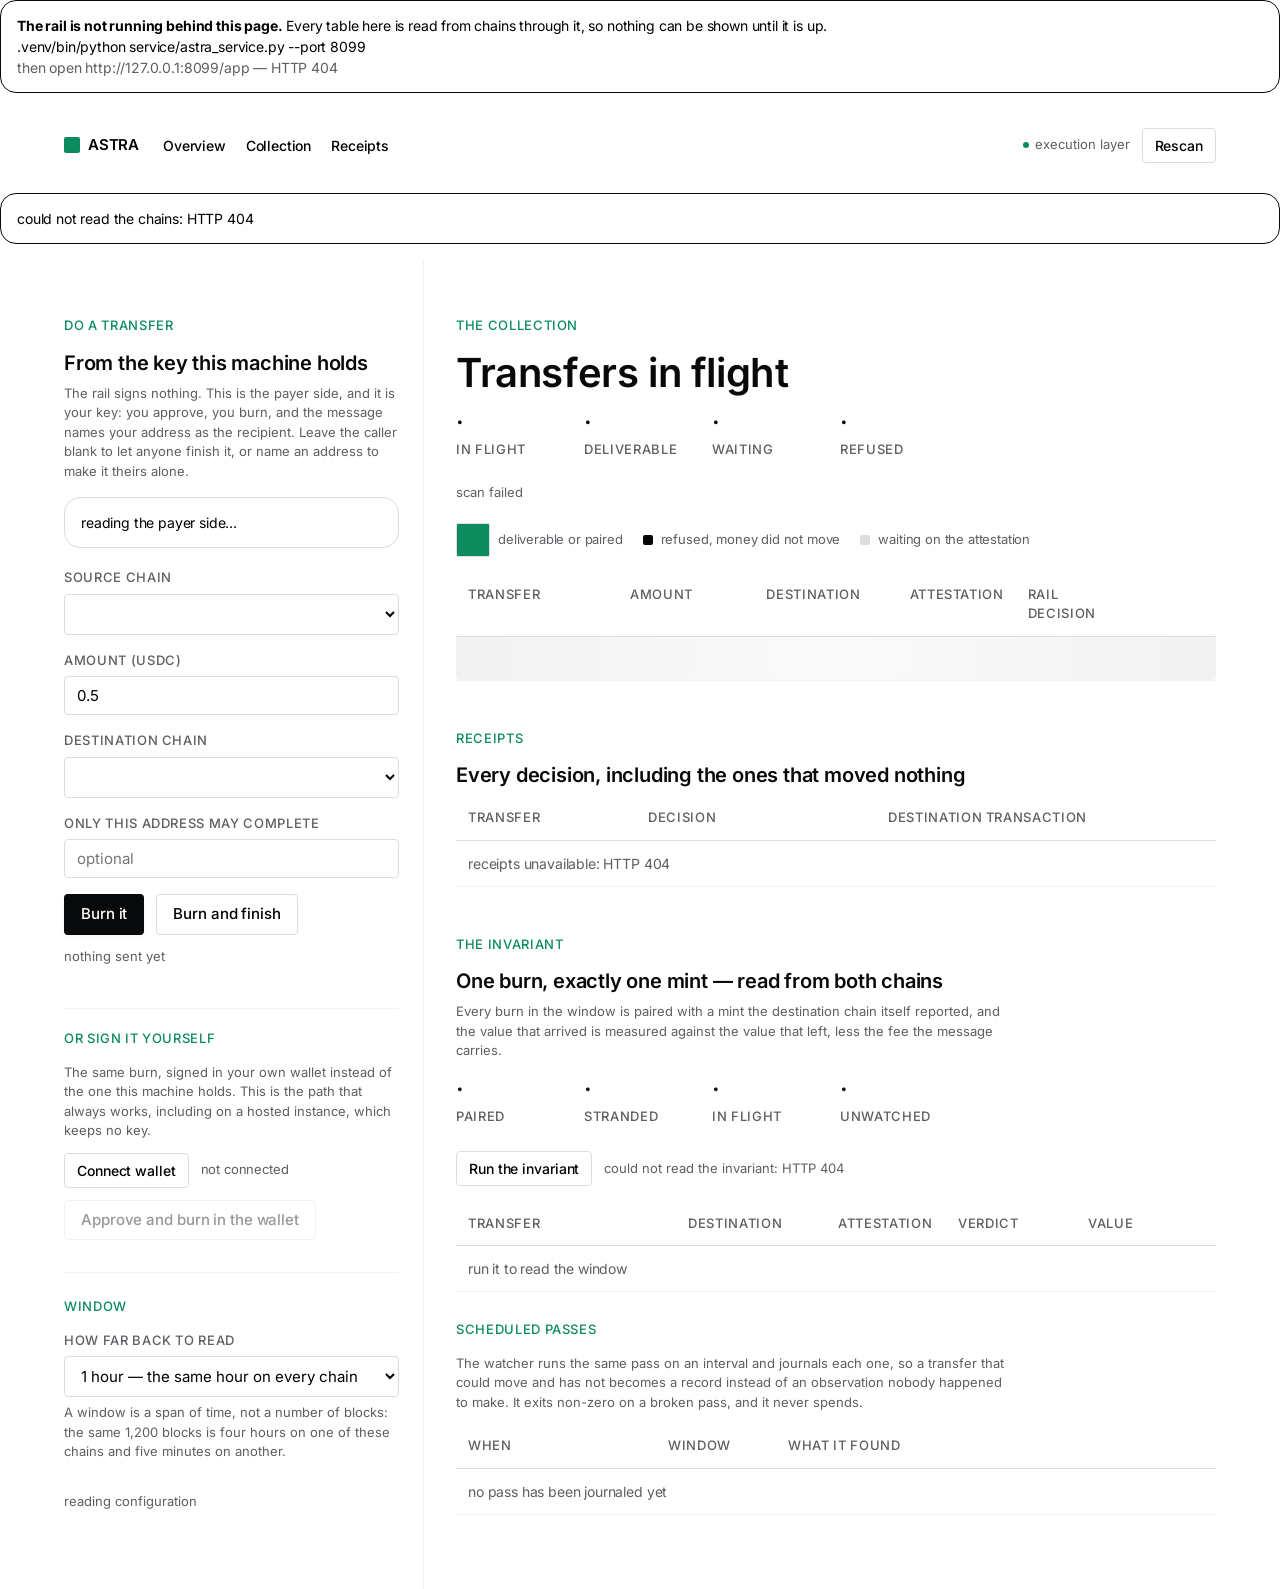
==== service/web/app.html @ c6a76a30 "feat(hosting): read-only instances, writable receipts, and a bound on spending A serverless bundle i" ====
<!DOCTYPE html>
<html lang="en">
<head>
<meta charset="utf-8">
<meta name="viewport" content="width=device-width, initial-scale=1">
<title>ASTRA: control surface</title>
<link rel="stylesheet" href="astra.css">
</head>
<body>

<nav class="nav">
  <div class="wrap nav-in">
    <a class="logo" href="/"><i></i><span>ASTRA</span></a>
    <div class="nav-links">
      <a href="/">Overview</a>
      <a href="#collection">Collection</a>
      <a href="#ledger">Receipts</a>
    </div>
    <span class="spacer"></span>
    <span class="chip"><span class="dot on"></span><span id="chip-mode">execution layer</span></span>
    <button class="btn outline sm" id="btn-refresh">Rescan</button>
  </div>
</nav>

<div class="err hidden" id="err"></div>

<div class="wrap">
<div class="shell">

  <aside class="side">
    <div class="eyebrow">Do a transfer</div>
    <h3>From the key this machine holds</h3>
    <p class="note" style="margin-bottom:16px">
      The rail signs nothing. This is the payer side, and it is your key: you approve, you burn, and
      the message names your address as the recipient. Leave the caller blank to let anyone finish it,
      or name an address to make it theirs alone.
    </p>

    <div class="payer-box" id="payer-box">reading the payer side…</div>

    <div class="field">
      <label for="payer-source">Source chain</label>
      <select id="payer-source"></select>
    </div>
    <div class="field">
      <label for="payer-amount">Amount (USDC)</label>
      <input id="payer-amount" value="0.5" inputmode="decimal">
    </div>
    <div class="field">
      <label for="payer-destination">Destination chain</label>
      <select id="payer-destination"></select>
    </div>
    <div class="field">
      <label for="payer-caller">Only this address may complete</label>
      <input id="payer-caller" placeholder="optional">
    </div>

    <div class="row">
      <button class="btn primary" id="btn-open">Burn it</button>
      <button class="btn outline" id="btn-open-finish">Burn and finish</button>
    </div>
    <p class="note" id="open-state" style="margin-top:12px">nothing sent yet</p>
    <ol class="steps hidden" id="open-steps"></ol>
    <div class="row" style="margin-top:8px">
      <a class="btn outline sm hidden" id="open-link" target="_blank" rel="noreferrer">The burn</a>
      <a class="btn outline sm hidden" id="mint-link" target="_blank" rel="noreferrer">The mint</a>
      <a class="btn outline sm hidden" id="faucet" target="_blank" rel="noreferrer">Testnet faucet</a>
    </div>

    <div style="margin-top:28px;padding-top:20px;border-top:1px solid var(--mist)">
      <div class="eyebrow">Or sign it yourself</div>
      <p class="note" style="margin-bottom:12px">
        The same burn, signed in your own wallet instead of the one this machine holds. This is
        the path that always works, including on a hosted instance, which keeps no key.
      </p>
      <div class="row" style="margin-bottom:12px">
        <button class="btn outline sm" id="btn-connect">Connect wallet</button>
        <span class="dim" id="wallet-state" style="font-size:13px">not connected</span>
      </div>
      <button class="btn outline" id="btn-wallet-open" disabled>Approve and burn in the wallet</button>
    </div>

    <div style="margin-top:32px;padding-top:24px;border-top:1px solid var(--mist)">
      <div class="eyebrow">Window</div>
      <div class="field">
        <label for="filter-blocks">How far back to read</label>
        <select id="filter-blocks">
          <option value="3600" selected>1 hour — the same hour on every chain</option>
          <option value="18000">5 hours</option>
          <option value="86400">1 day</option>
        </select>
        <p class="note">A window is a span of time, not a number of blocks: the same
        1,200 blocks is four hours on one of these chains and five minutes on another.</p>
      </div>
      <p class="note" id="cfg-line">reading configuration</p>
    </div>
  </aside>

  <main class="main" id="collection">
    <div class="eyebrow">The collection</div>
    <h2>Transfers in flight</h2>
    <div class="counters">
      <div><div class="v" id="c-inflight">&middot;</div><div class="k">in flight</div></div>
      <div><div class="v" id="c-ready">&middot;</div><div class="k">deliverable</div></div>
      <div><div class="v" id="c-waiting">&middot;</div><div class="k">waiting</div></div>
      <div><div class="v" id="c-refused">&middot;</div><div class="k">refused</div></div>
    </div>
    <p class="note" id="last-scan" style="margin-bottom:20px">not scanned yet</p>

    <div class="states" style="margin-bottom:16px">
      <span><i class="ok"></i>deliverable or paired</span>
      <span><i class="no"></i>refused, money did not move</span>
      <span><i class="wait"></i>waiting on the attestation</span>
    </div>

    <table>
      <thead>
        <tr>
          <th style="width:180px">Transfer</th>
          <th style="width:150px">Amount</th>
          <th style="width:150px">Destination</th>
          <th style="width:110px">Attestation</th>
          <th>Rail decision</th>
          <th style="width:130px">&nbsp;</th>
        </tr>
      </thead>
      <tbody id="rows"><tr><td colspan="6" class="skel"></td></tr></tbody>
    </table>

    <div id="receipt" class="hidden" style="margin-top:24px"></div>

    <div style="margin-top:48px" id="ledger">
      <div class="eyebrow">Receipts</div>
      <h3>Every decision, including the ones that moved nothing</h3>
      <table>
        <thead><tr><th style="width:180px">Transfer</th><th style="width:240px">Decision</th><th>Destination transaction</th></tr></thead>
        <tbody id="ledger-rows"><tr><td colspan="3" class="skel"></td></tr></tbody>
      </table>
    </div>
    <div style="margin-top:48px" id="invariant">
      <div class="eyebrow">The invariant</div>
      <h3>One burn, exactly one mint &mdash; read from both chains</h3>
      <p class="note" style="margin-bottom:16px">
        Every burn in the window is paired with a mint the destination chain itself reported, and the
        value that arrived is measured against the value that left, less the fee the message carries.
      </p>
      <div class="counters" id="inv-counters">
        <div><div class="v" id="i-paired">&middot;</div><div class="k">paired</div></div>
        <div><div class="v" id="i-stranded">&middot;</div><div class="k">stranded</div></div>
        <div><div class="v" id="i-inflight">&middot;</div><div class="k">in flight</div></div>
        <div><div class="v" id="i-unwatched">&middot;</div><div class="k">unwatched</div></div>
      </div>
      <div class="row" style="margin-bottom:16px">
        <button class="btn outline sm" id="btn-invariant">Run the invariant</button>
        <span class="note" id="inv-summary">not run yet</span>
      </div>
      <div id="inv-broken"></div>
      <table>
        <thead><tr><th style="width:220px">Transfer</th><th style="width:150px">Destination</th>
          <th style="width:120px">Attestation</th><th style="width:130px">Verdict</th><th>Value</th></tr></thead>
        <tbody id="inv-rows"><tr><td colspan="5" class="dim">run it to read the window</td></tr></tbody>
      </table>
      <div style="margin-top:28px">
        <div class="eyebrow">Scheduled passes</div>
        <p class="note" style="margin-bottom:12px">
          The watcher runs the same pass on an interval and journals each one, so a transfer that could
          move and has not becomes a record instead of an observation nobody happened to make. It exits
          non-zero on a broken pass, and it never spends.
        </p>
        <table>
          <thead><tr><th style="width:200px">When</th><th style="width:120px">Window</th>
            <th>What it found</th></tr></thead>
          <tbody id="inv-passes"><tr><td colspan="3" class="dim">no pass has been journaled yet</td></tr></tbody>
        </table>
      </div>
    </div>
  </main>

</div>
</div>

<script src="app.js"></script>
<script>Astra.app();</script>
</body>
</html>
---- service/web/astra.css ----
/* =====================================================================
   ASTRA — front end
   One accent, one neutral pair, one typeface. The canvas is white
   everywhere except the hero, which is the only place colour and
   illustration are allowed to collide. Colour is functional punctuation:
   Mint Green means a transfer is switched on (deliverable, paired,
   active); ink means the money did not move; everything else is neutral.
   ===================================================================== */

@font-face{
  font-family:Inter;
  src:url(fonts/Inter-Variable.woff2)format("woff2");
  font-weight:100 900;font-style:normal;font-display:swap;
}

:root{
  /* colour */
  --mint:#0c8c5e;
  --ink:#08090a;
  --black:#000000;
  --paper:#ffffff;
  --mist:#f2f2f2;
  --cloud:#dddddd;
  --mint-wash:rgba(12,140,94,.06);
  --mint-tint:rgba(12,140,94,.12);
  --dim:#5c5f63;

  /* type */
  --font:Inter,ui-sans-serif,system-ui,-apple-system,"Segoe UI",Roboto,sans-serif;
  --caption:13px; --caption-ls:.65px;
  --body:16px;    --body-ls:-.16px;
  --sub:20px;     --sub-ls:-.2px;
  --h-sm:24px;    --h-sm-ls:-.24px;
  --h:40px;       --h-ls:-.4px;
  --display:57px; --display-ls:-1.14px;

  /* space + shape */
  --max:1200px;
  --section:80px;
  --card-pad:24px;
  --gap:12px;
  --r-tag:4px; --r-input:4px; --r-btn:4px; --r-card:16px; --r-lg:24px;

  /* elevation, whispered */
  --shadow-btn:0 2px 4px rgba(8,9,10,.03);
  --shadow-card:0 2px 4px rgba(0,0,0,.05);
}

*,*::before,*::after{box-sizing:border-box}
html{-webkit-text-size-adjust:100%}
body{
  margin:0;background:var(--paper);color:var(--black);
  font-family:var(--font);font-size:var(--body);line-height:1.5;letter-spacing:var(--body-ls);
  font-feature-settings:"ss01" on,"cv11" on;
  -webkit-font-smoothing:antialiased;
}
a{color:inherit;text-decoration:none}
button{font:inherit;color:inherit;background:none;border:0;padding:0;cursor:pointer}
:focus-visible{outline:2px solid var(--mint);outline-offset:2px}
::selection{background:var(--mint-tint)}
hr{border:0;border-top:1px solid var(--mist);margin:0}

.wrap{width:100%;max-width:var(--max);margin-inline:auto;padding-inline:24px}
.dim{color:var(--dim)}
.hidden{display:none!important}

/* --- top navigation --------------------------------------------------- */
.nav{position:sticky;top:0;z-index:30;background:var(--paper)}
.nav.on-hero{position:absolute;inset-inline:0;top:0;background:transparent}
.nav-in{display:flex;align-items:center;gap:var(--gap);height:64px}
.logo{display:flex;align-items:center;gap:8px;font-weight:600;font-size:15px;letter-spacing:-.2px}
.logo i{width:16px;height:16px;background:var(--mint);display:block;border-radius:2px}
.logo i.off{background:var(--ink)}
.nav-links{display:flex;gap:20px;margin-left:12px}
.nav-links a{font-size:14px;font-weight:500}
.nav-links a:hover{color:var(--mint)}
@media(max-width:760px){.nav-links{display:none}}
.spacer{flex:1}
.chip{display:inline-flex;align-items:center;gap:6px;font-size:13px;color:var(--dim);letter-spacing:0}
.chip b{font-weight:500;color:var(--ink)}
.nav.on-hero .chip,.nav.on-hero .logo span,.nav.on-hero .nav-links a{color:var(--paper)}
.nav.on-hero .chip b{color:var(--paper)}
.nav.on-hero .logo i{background:var(--paper)}
.nav.on-hero .btn.outline{border-color:rgba(255,255,255,.4);color:var(--paper)}
.nav.on-hero .btn.outline:hover{border-color:var(--paper);background:transparent}
.dot{width:6px;height:6px;border-radius:50%;background:var(--cloud);display:inline-block}
.dot.on{background:var(--mint)}
.dot.off{background:var(--ink)}

/* --- buttons ---------------------------------------------------------- */
.btn{
  display:inline-flex;align-items:center;gap:8px;border-radius:var(--r-btn);
  padding:8px 16px;font-size:15px;font-weight:500;letter-spacing:-.1px;
  border:1px solid transparent;background:transparent;color:var(--black);
  transition:background .12s ease,border-color .12s ease;
}
.btn:hover{background:var(--mist)}
.btn.primary{background:var(--ink);color:var(--paper);box-shadow:var(--shadow-btn)}
.btn.primary:hover{background:#1b1d20}
.btn.outline{border-color:var(--cloud)}
.btn.outline:hover{border-color:var(--ink);background:transparent}
.btn[disabled]{opacity:.4;cursor:not-allowed}
.btn.sm{padding:6px 12px;font-size:14px}

/* --- hero ------------------------------------------------------------- */
.hero{
  position:relative;overflow:hidden;color:var(--paper);
  background:linear-gradient(178deg,#0a7a53 0%,#0c8c5e 44%,#12a06d 100%);
  padding-block:132px 0;
}
.hero .wrap{position:relative;z-index:2}
.hero-sky{position:absolute;inset:0;z-index:1;pointer-events:none}
.hero-eyebrow{
  font-size:var(--caption);font-weight:500;letter-spacing:var(--caption-ls);
  text-transform:uppercase;color:rgba(255,255,255,.72);margin-bottom:20px;text-align:center;
}
.hero h1{
  margin:0 auto 20px;max-width:900px;text-align:center;
  font-size:var(--display);line-height:1.1;letter-spacing:var(--display-ls);
  font-weight:600;color:var(--paper);
}
.hero p.lede{
  margin:0 auto;max-width:620px;text-align:center;
  font-size:18px;line-height:1.71;color:rgba(255,255,255,.8);
}
@media(max-width:760px){
  .hero{padding-block:104px 0}
  .hero h1{font-size:34px;letter-spacing:-.6px}
}
.hero-form{
  display:flex;align-items:center;gap:8px;margin:32px auto 0;max-width:520px;
  background:var(--paper);border:1px solid var(--cloud);border-radius:var(--r-btn);
  padding:4px 4px 4px 16px;box-shadow:var(--shadow-card);
}
.hero-form input{
  flex:1;border:0;outline:none;background:transparent;color:var(--black);
  font-family:var(--font);font-size:15px;padding:10px 0;min-width:0;
}
.hero-form input::placeholder{color:#9a9ea3}
.hero-form button{
  width:34px;height:34px;border-radius:50%;background:var(--ink);color:var(--paper);
  display:inline-flex;align-items:center;justify-content:center;flex:0 0 auto;
}
.hero-form button:hover{background:#1b1d20}
.hero-note{
  margin:12px auto 0;max-width:520px;text-align:center;font-size:13px;
  color:rgba(255,255,255,.72);letter-spacing:0;
}
.hero-out{
  margin:20px auto 0;max-width:660px;border-radius:var(--r-card);
  background:var(--paper);color:var(--black);padding:20px 22px;
  box-shadow:var(--shadow-card);text-align:left;
}
.hero-stage{position:relative;z-index:3;margin-top:-96px}
@media(max-width:900px){.hero-stage{margin-top:-56px}}

/* the product, floating, bridging hero and page */
.product{
  background:var(--paper);border-radius:var(--r-card);box-shadow:var(--shadow-card);
  border:1px solid var(--mist);overflow:hidden;
}
.product-bar{
  display:flex;align-items:center;gap:8px;padding:12px 16px;border-bottom:1px solid var(--mist);
  font-size:13px;color:var(--dim);
}
.product-bar .dot{background:var(--mint)}
.product-bar .title{color:var(--ink);font-weight:500}
.product-body{display:grid;grid-template-columns:216px minmax(0,1fr);min-height:264px}
@media(max-width:760px){.product-body{grid-template-columns:1fr}}
.product-side{border-right:1px solid var(--mist);padding:14px 10px}
@media(max-width:760px){.product-side{border-right:0;border-bottom:1px solid var(--mist)}}
.side-item{
  display:flex;align-items:center;gap:8px;padding:6px 8px;border-radius:var(--r-tag);
  font-size:16px;
}
.side-item.active{background:var(--mint-wash);color:var(--mint);font-weight:500}
.side-item i{width:16px;height:16px;display:block;border:1.5px solid var(--ink);border-radius:2px}
.side-item.active i{border-color:var(--mint)}
.product-main{padding:16px 18px;min-width:0}

/* --- sections --------------------------------------------------------- */
section{padding-block:var(--section)}
section.tight{padding-block:56px}
.section-head{max-width:760px;margin-bottom:36px}
.eyebrow{
  font-size:var(--caption);font-weight:500;letter-spacing:var(--caption-ls);
  text-transform:uppercase;color:var(--mint);margin-bottom:14px;
}
h2{margin:0 0 14px;font-size:var(--h);line-height:1.15;letter-spacing:var(--h-ls);font-weight:600;color:var(--ink)}
h3{margin:0 0 8px;font-size:var(--sub);line-height:1.3;letter-spacing:var(--sub-ls);font-weight:600;color:var(--ink)}
h4{margin:0 0 6px;font-size:var(--h-sm);line-height:1.33;letter-spacing:var(--h-sm-ls);font-weight:600}
p{margin:0 0 14px;max-width:74ch}
p.lede{font-size:18px;line-height:1.71;color:var(--dim);max-width:70ch}

/* --- cards ------------------------------------------------------------ */
.cards{display:grid;gap:var(--gap)}
.cards.two{grid-template-columns:repeat(2,1fr)}
.cards.three{grid-template-columns:repeat(3,1fr)}
@media(max-width:860px){.cards.two,.cards.three{grid-template-columns:1fr}}
.card{
  background:var(--paper);border:1px solid var(--mist);border-radius:var(--r-card);
  padding:var(--card-pad);
}
.card.wash{background:var(--mint-wash);border-color:transparent}
.card.ink{background:var(--ink);border-color:transparent}
.card.ink h3,.card.ink p,.card.ink .kv dd{color:var(--paper)}
.card.ink .eyebrow,.card.ink .note{color:rgba(255,255,255,.72)}
.card.ink .kv dt{color:rgba(255,255,255,.6)}

/* --- tables ----------------------------------------------------------- */
table{width:100%;border-collapse:collapse;font-size:14px}
th,td{text-align:left;padding:12px;border-bottom:1px solid var(--mist);vertical-align:top}
th{
  font-size:var(--caption);font-weight:500;letter-spacing:var(--caption-ls);
  text-transform:uppercase;color:var(--dim);border-bottom:1px solid var(--cloud);
}
tbody tr:hover{background:var(--mist)}
td .mono{font-size:13px;letter-spacing:0}
.tag{
  display:inline-flex;align-items:center;gap:6px;border-radius:var(--r-tag);
  padding:3px 8px;font-size:13px;font-weight:500;letter-spacing:.2px;
  background:var(--mist);color:var(--ink);border:1px solid transparent;
}
.tag.ok{background:var(--mint-wash);color:var(--mint)}
.tag.wait{background:var(--paper);color:var(--dim);border-color:var(--cloud)}
.tag.no{background:var(--ink);color:var(--paper)}
.why{color:var(--dim);font-size:13px;margin-top:4px;max-width:60ch;letter-spacing:0}
.reason{font-size:13px;font-weight:500;letter-spacing:0}

/* --- forms ------------------------------------------------------------ */
.field{display:flex;flex-direction:column;gap:6px;margin-bottom:16px}
.field label{
  font-size:var(--caption);font-weight:500;letter-spacing:var(--caption-ls);
  text-transform:uppercase;color:var(--dim);
}
input,select{
  font-family:var(--font);font-size:15px;color:var(--black);background:var(--paper);
  border:1px solid var(--cloud);border-radius:var(--r-input);padding:9px 12px;width:100%;
}
input:focus,select:focus{border-color:var(--mint);outline:none}
.row{display:flex;gap:var(--gap);flex-wrap:wrap;align-items:center}
.note{font-size:13px;color:var(--dim);max-width:70ch;letter-spacing:0}
.err{border:1px solid var(--ink);border-radius:var(--r-card);padding:14px 16px;font-size:14px;margin-block:16px;background:var(--paper)}
.ok{border:1px solid var(--cloud);border-radius:var(--r-card);padding:16px;background:var(--paper)}
.kv{display:grid;grid-template-columns:auto 1fr;gap:8px 18px;margin:0;font-size:13px}
.kv dt{
  font-size:var(--caption);font-weight:500;letter-spacing:var(--caption-ls);
  text-transform:uppercase;color:var(--dim);padding-top:2px;
}
.kv dd{margin:0;word-break:break-all}
.code{
  background:var(--mist);border:1px solid var(--cloud);border-radius:var(--r-tag);
  padding:14px 16px;font-family:ui-monospace,SFMono-Regular,Menlo,monospace;
  font-size:13px;overflow-x:auto;white-space:pre;color:var(--ink);
}
.states{display:flex;gap:20px;flex-wrap:wrap;font-size:13px;color:var(--dim);align-items:center}
.states span{display:inline-flex;align-items:center;gap:8px}
.states i{width:10px;height:10px;border-radius:2px;display:block}
.states i.ok{background:var(--mint)}
.states i.no{background:var(--ink)}
.states i.wait{background:var(--cloud)}

/* --- watched-chain band ---------------------------------------------- */
.band{display:grid;grid-template-columns:repeat(4,1fr);gap:24px;align-items:start}
@media(max-width:760px){.band{grid-template-columns:repeat(2,1fr)}}
.band div{display:flex;flex-direction:column;gap:4px;font-size:14px;color:var(--dim)}
.band b{font-weight:500;color:var(--ink);font-size:15px}

/* --- footer ----------------------------------------------------------- */
footer{padding-block:48px;border-top:1px solid var(--mist);color:var(--dim);font-size:14px}
footer a:hover{color:var(--mint)}
footer .row{gap:20px}

/* --- control surface -------------------------------------------------- */
.shell{display:grid;grid-template-columns:360px minmax(0,1fr);align-items:start}
@media(max-width:1000px){.shell{grid-template-columns:1fr}}
.shell > .side{padding:56px 24px 64px 0;border-right:1px solid var(--mist)}
.shell > .main{padding:56px 0 64px 32px;min-width:0}
@media(max-width:1000px){
  .shell > .side{padding:48px 0 24px;border-right:0;border-bottom:1px solid var(--mist)}
  .shell > .main{padding:32px 0 64px}
}
.counters{display:flex;gap:32px;flex-wrap:wrap;margin:0 0 24px}
.counters div{min-width:96px}
.counters .v{font-size:var(--h-sm);line-height:1.1;font-weight:600;letter-spacing:var(--h-sm-ls);color:var(--ink)}
.counters .k{
  font-size:var(--caption);font-weight:500;letter-spacing:var(--caption-ls);
  text-transform:uppercase;color:var(--dim);margin-top:4px;
}
.skel{height:44px;background:linear-gradient(90deg,var(--mist),#fafafa,var(--mist));border-radius:var(--r-tag);animation:pulse 1.4s infinite}
@keyframes pulse{0%{opacity:.6}50%{opacity:1}100%{opacity:.6}}
.stack{display:flex;flex-direction:column;gap:var(--gap)}
.receipt-card{border:1px solid var(--mist);border-radius:var(--r-card);padding:18px 20px;background:var(--paper)}
.receipt-card.head{border-color:var(--cloud)}


/* --- the payer panel: what the key on this machine can actually pay with --- */
.payer-box{
  border:1px solid var(--cloud);border-radius:var(--r-card);padding:14px 16px;
  margin-bottom:20px;background:var(--paper);font-size:14px;
}
.payer-box .brief{margin-bottom:10px}
.payer-box .mono{font-size:15px}
table.mini{width:100%;border-collapse:collapse;font-size:13px}
table.mini th{
  text-align:left;font-weight:500;color:var(--dim);border-bottom:1px solid var(--mist);
  padding:4px 6px 6px 0;
}
table.mini td{padding:5px 6px 5px 0;border-bottom:1px solid var(--mist)}
table.mini tr:last-child td{border-bottom:0}

/* --- the step log: what is happening, in the order it happened ------------ */
ol.steps{
  list-style:none;margin:14px 0 0;padding:12px 14px;border:1px solid var(--cloud);
  border-radius:var(--r-card);font-size:13px;line-height:1.7;max-height:220px;overflow:auto;
}
ol.steps li{margin:0;padding:2px 0;border-bottom:1px solid var(--mist)}
ol.steps li:last-child{border-bottom:0}
ol.steps .dim{font-variant-numeric:tabular-nums}
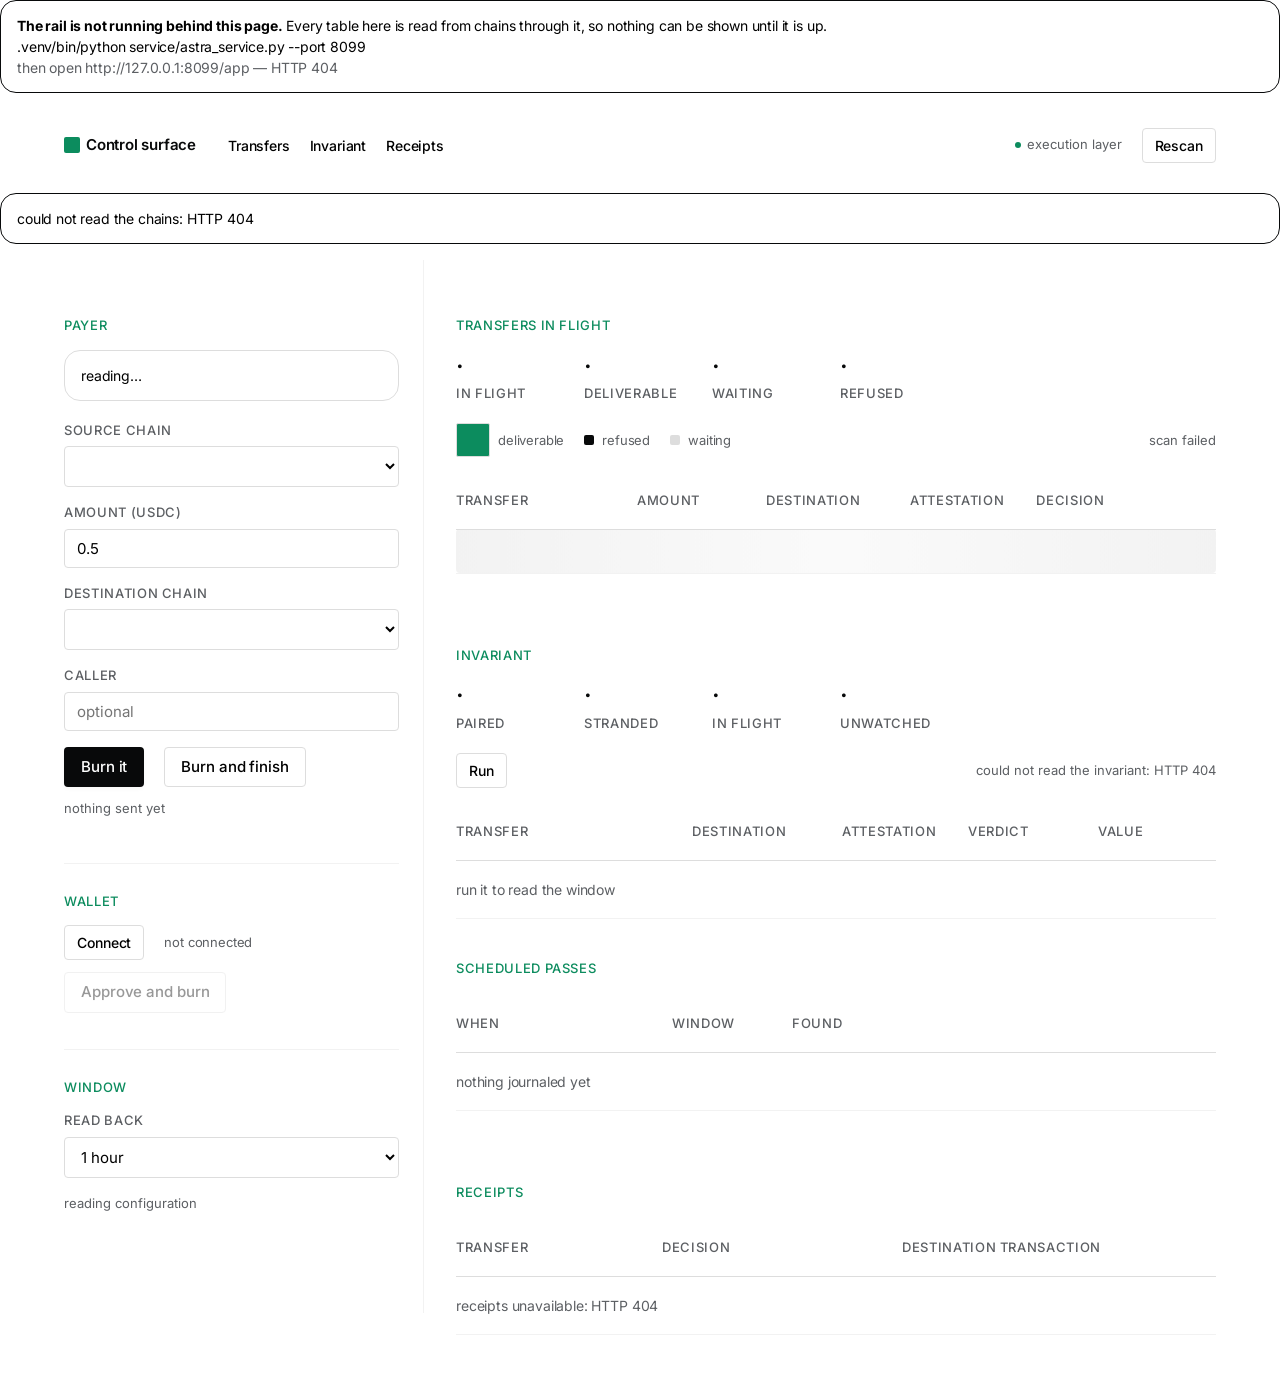
==== commit 36af9e3d: "style(dashboard): the control surface is a tool, not a document The sidebar stays - that is how a ra" ====
--- a/service/web/app.html
+++ b/service/web/app.html
@@ -10,10 +10,10 @@
 
 <nav class="nav">
   <div class="wrap nav-in">
-    <a class="logo" href="/"><i></i><span>ASTRA</span></a>
+    <span class="crumb">Control surface</span>
     <div class="nav-links">
-      <a href="/">Overview</a>
-      <a href="#collection">Collection</a>
+      <a href="#collection">Transfers</a>
+      <a href="#invariant">Invariant</a>
       <a href="#ledger">Receipts</a>
     </div>
     <span class="spacer"></span>
@@ -28,130 +28,111 @@
 <div class="shell">
 
   <aside class="side">
-    <div class="eyebrow">Do a transfer</div>
-    <h3>From the key this machine holds</h3>
-    <p class="note" style="margin-bottom:16px">
-      The rail signs nothing. This is the payer side, and it is your key: you approve, you burn, and
-      the message names your address as the recipient. Leave the caller blank to let anyone finish it,
-      or name an address to make it theirs alone.
-    </p>
 
-    <div class="payer-box" id="payer-box">reading the payer side…</div>
+    <div class="side-block">
+      <div class="eyebrow">Payer</div>
+      <div class="payer-box" id="payer-box">reading&hellip;</div>
 
-    <div class="field">
-      <label for="payer-source">Source chain</label>
-      <select id="payer-source"></select>
-    </div>
-    <div class="field">
-      <label for="payer-amount">Amount (USDC)</label>
-      <input id="payer-amount" value="0.5" inputmode="decimal">
-    </div>
-    <div class="field">
-      <label for="payer-destination">Destination chain</label>
-      <select id="payer-destination"></select>
-    </div>
-    <div class="field">
-      <label for="payer-caller">Only this address may complete</label>
-      <input id="payer-caller" placeholder="optional">
+      <div class="field">
+        <label for="payer-source">Source chain</label>
+        <select id="payer-source"></select>
+      </div>
+      <div class="field">
+        <label for="payer-amount">Amount (USDC)</label>
+        <input id="payer-amount" value="0.5" inputmode="decimal">
+      </div>
+      <div class="field">
+        <label for="payer-destination">Destination chain</label>
+        <select id="payer-destination"></select>
+      </div>
+      <div class="field">
+        <label for="payer-caller">Caller</label>
+        <input id="payer-caller" placeholder="optional">
+      </div>
+
+      <div class="row">
+        <button class="btn primary" id="btn-open">Burn it</button>
+        <button class="btn outline" id="btn-open-finish">Burn and finish</button>
+      </div>
+      <p class="note" id="open-state" style="margin-top:12px">nothing sent yet</p>
+      <ol class="steps hidden" id="open-steps"></ol>
+      <div class="row" style="margin-top:8px">
+        <a class="btn outline sm hidden" id="open-link" target="_blank" rel="noreferrer">Burn</a>
+        <a class="btn outline sm hidden" id="mint-link" target="_blank" rel="noreferrer">Mint</a>
+        <a class="btn outline sm hidden" id="faucet" target="_blank" rel="noreferrer">Faucet</a>
+      </div>
     </div>
 
-    <div class="row">
-      <button class="btn primary" id="btn-open">Burn it</button>
-      <button class="btn outline" id="btn-open-finish">Burn and finish</button>
-    </div>
-    <p class="note" id="open-state" style="margin-top:12px">nothing sent yet</p>
-    <ol class="steps hidden" id="open-steps"></ol>
-    <div class="row" style="margin-top:8px">
-      <a class="btn outline sm hidden" id="open-link" target="_blank" rel="noreferrer">The burn</a>
-      <a class="btn outline sm hidden" id="mint-link" target="_blank" rel="noreferrer">The mint</a>
-      <a class="btn outline sm hidden" id="faucet" target="_blank" rel="noreferrer">Testnet faucet</a>
+    <div class="side-block">
+      <div class="eyebrow">Wallet</div>
+      <div class="row" style="margin-bottom:12px">
+        <button class="btn outline sm" id="btn-connect">Connect</button>
+        <span class="dim" id="wallet-state" style="font-size:13px">not connected</span>
+      </div>
+      <button class="btn outline" id="btn-wallet-open" disabled>Approve and burn</button>
     </div>
 
-    <div style="margin-top:28px;padding-top:20px;border-top:1px solid var(--mist)">
-      <div class="eyebrow">Or sign it yourself</div>
-      <p class="note" style="margin-bottom:12px">
-        The same burn, signed in your own wallet instead of the one this machine holds. This is
-        the path that always works, including on a hosted instance, which keeps no key.
-      </p>
-      <div class="row" style="margin-bottom:12px">
-        <button class="btn outline sm" id="btn-connect">Connect wallet</button>
-        <span class="dim" id="wallet-state" style="font-size:13px">not connected</span>
-      </div>
-      <button class="btn outline" id="btn-wallet-open" disabled>Approve and burn in the wallet</button>
-    </div>
-
-    <div style="margin-top:32px;padding-top:24px;border-top:1px solid var(--mist)">
+    <div class="side-block">
       <div class="eyebrow">Window</div>
       <div class="field">
-        <label for="filter-blocks">How far back to read</label>
+        <label for="filter-blocks">Read back</label>
         <select id="filter-blocks">
-          <option value="3600" selected>1 hour — the same hour on every chain</option>
+          <option value="3600" selected>1 hour</option>
           <option value="18000">5 hours</option>
           <option value="86400">1 day</option>
         </select>
-        <p class="note">A window is a span of time, not a number of blocks: the same
-        1,200 blocks is four hours on one of these chains and five minutes on another.</p>
       </div>
       <p class="note" id="cfg-line">reading configuration</p>
     </div>
+
   </aside>
 
-  <main class="main" id="collection">
-    <div class="eyebrow">The collection</div>
-    <h2>Transfers in flight</h2>
-    <div class="counters">
-      <div><div class="v" id="c-inflight">&middot;</div><div class="k">in flight</div></div>
-      <div><div class="v" id="c-ready">&middot;</div><div class="k">deliverable</div></div>
-      <div><div class="v" id="c-waiting">&middot;</div><div class="k">waiting</div></div>
-      <div><div class="v" id="c-refused">&middot;</div><div class="k">refused</div></div>
-    </div>
-    <p class="note" id="last-scan" style="margin-bottom:20px">not scanned yet</p>
+  <main class="main">
 
-    <div class="states" style="margin-bottom:16px">
-      <span><i class="ok"></i>deliverable or paired</span>
-      <span><i class="no"></i>refused, money did not move</span>
-      <span><i class="wait"></i>waiting on the attestation</span>
-    </div>
+    <section id="collection">
+      <div class="eyebrow">Transfers in flight</div>
+      <div class="counters">
+        <div><div class="v" id="c-inflight">&middot;</div><div class="k">in flight</div></div>
+        <div><div class="v" id="c-ready">&middot;</div><div class="k">deliverable</div></div>
+        <div><div class="v" id="c-waiting">&middot;</div><div class="k">waiting</div></div>
+        <div><div class="v" id="c-refused">&middot;</div><div class="k">refused</div></div>
+      </div>
+      <div class="row" style="justify-content:space-between;margin-bottom:16px">
+        <div class="states">
+          <span><i class="ok"></i>deliverable</span>
+          <span><i class="no"></i>refused</span>
+          <span><i class="wait"></i>waiting</span>
+        </div>
+        <span class="note" id="last-scan">not scanned yet</span>
+      </div>
 
-    <table>
-      <thead>
-        <tr>
-          <th style="width:180px">Transfer</th>
-          <th style="width:150px">Amount</th>
-          <th style="width:150px">Destination</th>
-          <th style="width:110px">Attestation</th>
-          <th>Rail decision</th>
-          <th style="width:130px">&nbsp;</th>
-        </tr>
-      </thead>
-      <tbody id="rows"><tr><td colspan="6" class="skel"></td></tr></tbody>
-    </table>
+      <table>
+        <thead>
+          <tr>
+            <th style="width:190px">Transfer</th>
+            <th style="width:140px">Amount</th>
+            <th style="width:150px">Destination</th>
+            <th style="width:110px">Attestation</th>
+            <th>Decision</th>
+            <th style="width:120px">&nbsp;</th>
+          </tr>
+        </thead>
+        <tbody id="rows"><tr><td colspan="6" class="skel"></td></tr></tbody>
+      </table>
 
-    <div id="receipt" class="hidden" style="margin-top:24px"></div>
+      <div id="receipt" class="hidden" style="margin-top:24px"></div>
+    </section>
 
-    <div style="margin-top:48px" id="ledger">
-      <div class="eyebrow">Receipts</div>
-      <h3>Every decision, including the ones that moved nothing</h3>
-      <table>
-        <thead><tr><th style="width:180px">Transfer</th><th style="width:240px">Decision</th><th>Destination transaction</th></tr></thead>
-        <tbody id="ledger-rows"><tr><td colspan="3" class="skel"></td></tr></tbody>
-      </table>
-    </div>
-    <div style="margin-top:48px" id="invariant">
-      <div class="eyebrow">The invariant</div>
-      <h3>One burn, exactly one mint &mdash; read from both chains</h3>
-      <p class="note" style="margin-bottom:16px">
-        Every burn in the window is paired with a mint the destination chain itself reported, and the
-        value that arrived is measured against the value that left, less the fee the message carries.
-      </p>
-      <div class="counters" id="inv-counters">
+    <section id="invariant">
+      <div class="eyebrow">Invariant</div>
+      <div class="counters">
         <div><div class="v" id="i-paired">&middot;</div><div class="k">paired</div></div>
         <div><div class="v" id="i-stranded">&middot;</div><div class="k">stranded</div></div>
         <div><div class="v" id="i-inflight">&middot;</div><div class="k">in flight</div></div>
         <div><div class="v" id="i-unwatched">&middot;</div><div class="k">unwatched</div></div>
       </div>
-      <div class="row" style="margin-bottom:16px">
-        <button class="btn outline sm" id="btn-invariant">Run the invariant</button>
+      <div class="row" style="justify-content:space-between;margin-bottom:16px">
+        <button class="btn outline sm" id="btn-invariant">Run</button>
         <span class="note" id="inv-summary">not run yet</span>
       </div>
       <div id="inv-broken"></div>
@@ -160,20 +141,24 @@
           <th style="width:120px">Attestation</th><th style="width:130px">Verdict</th><th>Value</th></tr></thead>
         <tbody id="inv-rows"><tr><td colspan="5" class="dim">run it to read the window</td></tr></tbody>
       </table>
-      <div style="margin-top:28px">
-        <div class="eyebrow">Scheduled passes</div>
-        <p class="note" style="margin-bottom:12px">
-          The watcher runs the same pass on an interval and journals each one, so a transfer that could
-          move and has not becomes a record instead of an observation nobody happened to make. It exits
-          non-zero on a broken pass, and it never spends.
-        </p>
-        <table>
-          <thead><tr><th style="width:200px">When</th><th style="width:120px">Window</th>
-            <th>What it found</th></tr></thead>
-          <tbody id="inv-passes"><tr><td colspan="3" class="dim">no pass has been journaled yet</td></tr></tbody>
-        </table>
-      </div>
-    </div>
+
+      <div class="eyebrow" style="margin-top:40px">Scheduled passes</div>
+      <table>
+        <thead><tr><th style="width:200px">When</th><th style="width:120px">Window</th>
+          <th>Found</th></tr></thead>
+        <tbody id="inv-passes"><tr><td colspan="3" class="dim">nothing journaled yet</td></tr></tbody>
+      </table>
+    </section>
+
+    <section id="ledger">
+      <div class="eyebrow">Receipts</div>
+      <table>
+        <thead><tr><th style="width:190px">Transfer</th><th style="width:240px">Decision</th>
+          <th>Destination transaction</th></tr></thead>
+        <tbody id="ledger-rows"><tr><td colspan="3" class="skel"></td></tr></tbody>
+      </table>
+    </section>
+
   </main>
 
 </div>
--- a/service/web/astra.css
+++ b/service/web/astra.css
@@ -36,9 +36,9 @@
 
   /* space + shape */
   --max:1200px;
-  --section:80px;
-  --card-pad:24px;
-  --gap:12px;
+  --section:112px;
+  --card-pad:28px;
+  --gap:20px;
   --r-tag:4px; --r-input:4px; --r-btn:4px; --r-card:16px; --r-lg:24px;
 
   /* elevation, whispered */
@@ -106,16 +106,16 @@
 .hero{
   position:relative;overflow:hidden;color:var(--paper);
   background:linear-gradient(178deg,#0a7a53 0%,#0c8c5e 44%,#12a06d 100%);
-  padding-block:132px 0;
+  padding-block:152px 0;
 }
 .hero .wrap{position:relative;z-index:2}
 .hero-sky{position:absolute;inset:0;z-index:1;pointer-events:none}
 .hero-eyebrow{
   font-size:var(--caption);font-weight:500;letter-spacing:var(--caption-ls);
-  text-transform:uppercase;color:rgba(255,255,255,.72);margin-bottom:20px;text-align:center;
+  text-transform:uppercase;color:rgba(255,255,255,.72);margin-bottom:24px;text-align:center;
 }
 .hero h1{
-  margin:0 auto 20px;max-width:900px;text-align:center;
+  margin:0 auto 24px;max-width:920px;text-align:center;
   font-size:var(--display);line-height:1.1;letter-spacing:var(--display-ls);
   font-weight:600;color:var(--paper);
 }
@@ -128,7 +128,7 @@
   .hero h1{font-size:34px;letter-spacing:-.6px}
 }
 .hero-form{
-  display:flex;align-items:center;gap:8px;margin:32px auto 0;max-width:520px;
+  display:flex;align-items:center;gap:8px;margin:44px auto 0;max-width:540px;
   background:var(--paper);border:1px solid var(--cloud);border-radius:var(--r-btn);
   padding:4px 4px 4px 16px;box-shadow:var(--shadow-card);
 }
@@ -143,15 +143,15 @@
 }
 .hero-form button:hover{background:#1b1d20}
 .hero-note{
-  margin:12px auto 0;max-width:520px;text-align:center;font-size:13px;
+  margin:18px auto 0;max-width:540px;text-align:center;font-size:13px;
   color:rgba(255,255,255,.72);letter-spacing:0;
 }
 .hero-out{
-  margin:20px auto 0;max-width:660px;border-radius:var(--r-card);
-  background:var(--paper);color:var(--black);padding:20px 22px;
+  margin:28px auto 0;max-width:680px;border-radius:var(--r-card);
+  background:var(--paper);color:var(--black);padding:24px 26px;
   box-shadow:var(--shadow-card);text-align:left;
 }
-.hero-stage{position:relative;z-index:3;margin-top:-96px}
+.hero-stage{position:relative;z-index:3;margin-top:-104px}
 @media(max-width:900px){.hero-stage{margin-top:-56px}}
 
 /* the product, floating, bridging hero and page */
@@ -160,40 +160,41 @@
   border:1px solid var(--mist);overflow:hidden;
 }
 .product-bar{
-  display:flex;align-items:center;gap:8px;padding:12px 16px;border-bottom:1px solid var(--mist);
+  display:flex;align-items:center;gap:10px;padding:15px 20px;border-bottom:1px solid var(--mist);
   font-size:13px;color:var(--dim);
 }
 .product-bar .dot{background:var(--mint)}
 .product-bar .title{color:var(--ink);font-weight:500}
-.product-body{display:grid;grid-template-columns:216px minmax(0,1fr);min-height:264px}
+.product-body{display:grid;grid-template-columns:228px minmax(0,1fr);min-height:316px}
 @media(max-width:760px){.product-body{grid-template-columns:1fr}}
-.product-side{border-right:1px solid var(--mist);padding:14px 10px}
+.product-side{border-right:1px solid var(--mist);padding:18px 12px}
 @media(max-width:760px){.product-side{border-right:0;border-bottom:1px solid var(--mist)}}
 .side-item{
-  display:flex;align-items:center;gap:8px;padding:6px 8px;border-radius:var(--r-tag);
-  font-size:16px;
+  display:flex;align-items:center;gap:10px;padding:9px 10px;border-radius:var(--r-tag);
+  font-size:15px;
 }
 .side-item.active{background:var(--mint-wash);color:var(--mint);font-weight:500}
 .side-item i{width:16px;height:16px;display:block;border:1.5px solid var(--ink);border-radius:2px}
 .side-item.active i{border-color:var(--mint)}
-.product-main{padding:16px 18px;min-width:0}
+.product-main{padding:20px 24px;min-width:0}
 
 /* --- sections --------------------------------------------------------- */
 section{padding-block:var(--section)}
-section.tight{padding-block:56px}
-.section-head{max-width:760px;margin-bottom:36px}
+section.tight{padding-block:76px}
+@media(max-width:900px){:root{--section:72px}section.tight{padding-block:56px}}
+.section-head{max-width:720px;margin-bottom:48px}
 .eyebrow{
   font-size:var(--caption);font-weight:500;letter-spacing:var(--caption-ls);
   text-transform:uppercase;color:var(--mint);margin-bottom:14px;
 }
-h2{margin:0 0 14px;font-size:var(--h);line-height:1.15;letter-spacing:var(--h-ls);font-weight:600;color:var(--ink)}
-h3{margin:0 0 8px;font-size:var(--sub);line-height:1.3;letter-spacing:var(--sub-ls);font-weight:600;color:var(--ink)}
+h2{margin:0 0 18px;font-size:var(--h);line-height:1.15;letter-spacing:var(--h-ls);font-weight:600;color:var(--ink)}
+h3{margin:0 0 10px;font-size:var(--sub);line-height:1.3;letter-spacing:var(--sub-ls);font-weight:600;color:var(--ink)}
 h4{margin:0 0 6px;font-size:var(--h-sm);line-height:1.33;letter-spacing:var(--h-sm-ls);font-weight:600}
-p{margin:0 0 14px;max-width:74ch}
+p{margin:0 0 18px;max-width:72ch}
 p.lede{font-size:18px;line-height:1.71;color:var(--dim);max-width:70ch}
 
 /* --- cards ------------------------------------------------------------ */
-.cards{display:grid;gap:var(--gap)}
+.cards{display:grid;gap:24px}
 .cards.two{grid-template-columns:repeat(2,1fr)}
 .cards.three{grid-template-columns:repeat(3,1fr)}
 @media(max-width:860px){.cards.two,.cards.three{grid-template-columns:1fr}}
@@ -209,7 +210,9 @@
 
 /* --- tables ----------------------------------------------------------- */
 table{width:100%;border-collapse:collapse;font-size:14px}
-th,td{text-align:left;padding:12px;border-bottom:1px solid var(--mist);vertical-align:top}
+th,td{text-align:left;padding:18px 16px;border-bottom:1px solid var(--mist);vertical-align:top}
+th:first-child,td:first-child{padding-left:0}
+th:last-child,td:last-child{padding-right:0}
 th{
   font-size:var(--caption);font-weight:500;letter-spacing:var(--caption-ls);
   text-transform:uppercase;color:var(--dim);border-bottom:1px solid var(--cloud);
@@ -224,7 +227,7 @@
 .tag.ok{background:var(--mint-wash);color:var(--mint)}
 .tag.wait{background:var(--paper);color:var(--dim);border-color:var(--cloud)}
 .tag.no{background:var(--ink);color:var(--paper)}
-.why{color:var(--dim);font-size:13px;margin-top:4px;max-width:60ch;letter-spacing:0}
+.why{color:var(--dim);font-size:13px;margin-top:6px;max-width:62ch;letter-spacing:0}
 .reason{font-size:13px;font-weight:500;letter-spacing:0}
 
 /* --- forms ------------------------------------------------------------ */
@@ -242,7 +245,7 @@
 .note{font-size:13px;color:var(--dim);max-width:70ch;letter-spacing:0}
 .err{border:1px solid var(--ink);border-radius:var(--r-card);padding:14px 16px;font-size:14px;margin-block:16px;background:var(--paper)}
 .ok{border:1px solid var(--cloud);border-radius:var(--r-card);padding:16px;background:var(--paper)}
-.kv{display:grid;grid-template-columns:auto 1fr;gap:8px 18px;margin:0;font-size:13px}
+.kv{display:grid;grid-template-columns:auto 1fr;gap:14px 24px;margin:0;font-size:14px}
 .kv dt{
   font-size:var(--caption);font-weight:500;letter-spacing:var(--caption-ls);
   text-transform:uppercase;color:var(--dim);padding-top:2px;
@@ -261,9 +264,9 @@
 .states i.wait{background:var(--cloud)}
 
 /* --- watched-chain band ---------------------------------------------- */
-.band{display:grid;grid-template-columns:repeat(4,1fr);gap:24px;align-items:start}
+.band{display:grid;grid-template-columns:repeat(auto-fit,minmax(190px,1fr));gap:22px 28px;align-items:start}
 @media(max-width:760px){.band{grid-template-columns:repeat(2,1fr)}}
-.band div{display:flex;flex-direction:column;gap:4px;font-size:14px;color:var(--dim)}
+.band div{display:flex;flex-direction:column;gap:6px;font-size:14px;color:var(--dim)}
 .band b{font-weight:500;color:var(--ink);font-size:15px}
 
 /* --- footer ----------------------------------------------------------- */
@@ -317,3 +320,33 @@
 ol.steps li{margin:0;padding:2px 0;border-bottom:1px solid var(--mist)}
 ol.steps li:last-child{border-bottom:0}
 ol.steps .dim{font-variant-numeric:tabular-nums}
+
+
+/* --- live strips on the landing page ---------------------------------- */
+.strip{
+  display:flex;flex-wrap:wrap;gap:10px 18px;align-items:center;
+  border:1px solid var(--mist);border-radius:var(--r-card);padding:18px 22px;background:var(--paper);
+}
+.strip-item{display:inline-flex;align-items:center;gap:10px;font-size:12px}
+td .count .tag{font-size:12px}
+.card .counters{margin:24px 0 18px}
+
+
+/* --- a clean dashboard: labels, numbers, tables ---------------------- */
+.crumb{
+  font-size:15px;font-weight:600;letter-spacing:-.2px;color:var(--ink);
+  padding-left:22px;position:relative;
+}
+.crumb::before{
+  content:"";position:absolute;left:0;top:50%;width:16px;height:16px;margin-top:-8px;
+  background:var(--mint);border-radius:2px;
+}
+.side-block{margin-bottom:36px}
+.side-block + .side-block{padding-top:28px;border-top:1px solid var(--mist)}
+.side-block .note{margin:0}
+.main section{padding-block:0;margin-bottom:72px}
+.main section:last-child{margin-bottom:0}
+.main .eyebrow{margin-bottom:18px}
+.main .counters{margin:0 0 20px}
+.main table{margin-top:4px}
+@media(max-width:1000px){.main section{margin-bottom:56px}}
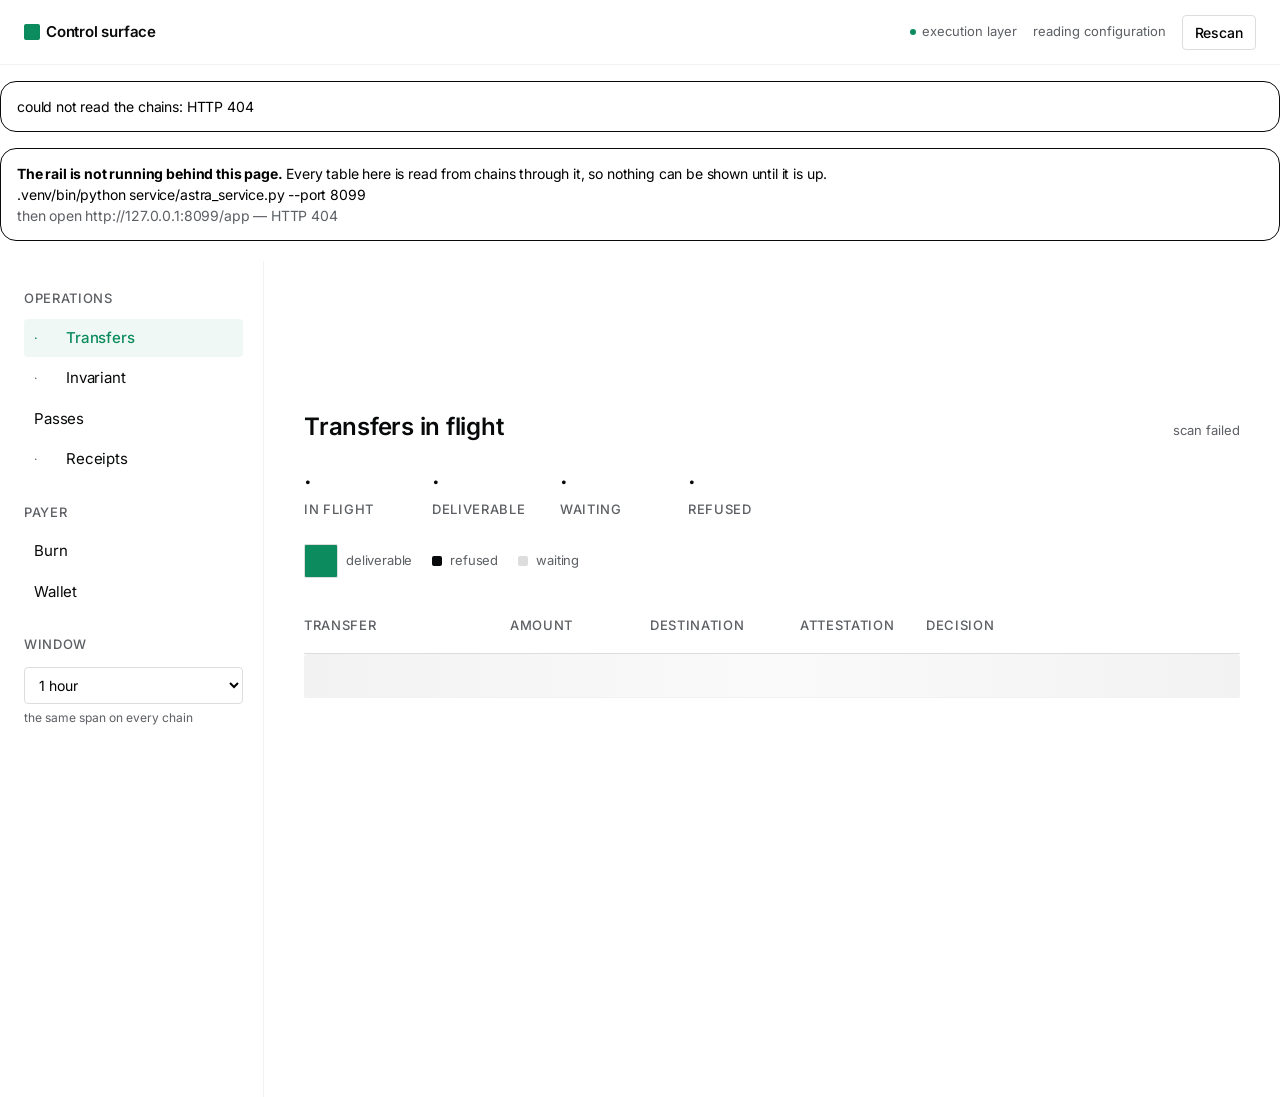
==== commit 18c141a2: "feat(dashboard): a rail of panes, not one long page The control surface is now a real dashboard: a s" ====
--- a/service/web/app.html
+++ b/service/web/app.html
@@ -6,106 +6,64 @@
 <title>ASTRA: control surface</title>
 <link rel="stylesheet" href="astra.css">
 </head>
-<body>
+<body class="dash-body">
 
-<nav class="nav">
-  <div class="wrap nav-in">
+<header class="topbar">
+  <div class="topbar-in">
     <span class="crumb">Control surface</span>
-    <div class="nav-links">
-      <a href="#collection">Transfers</a>
-      <a href="#invariant">Invariant</a>
-      <a href="#ledger">Receipts</a>
-    </div>
     <span class="spacer"></span>
     <span class="chip"><span class="dot on"></span><span id="chip-mode">execution layer</span></span>
+    <span class="note" id="cfg-line">reading configuration</span>
     <button class="btn outline sm" id="btn-refresh">Rescan</button>
   </div>
-</nav>
+</header>
 
 <div class="err hidden" id="err"></div>
 
-<div class="wrap">
-<div class="shell">
+<div class="dash">
 
-  <aside class="side">
+  <aside class="rail">
+    <nav class="rail-nav" id="rail-nav">
+      <div class="rail-group">Operations</div>
+      <a class="rail-item" href="#transfers" data-pane="transfers"><span class="n" id="rail-c-inflight">&middot;</span>Transfers</a>
+      <a class="rail-item" href="#invariant" data-pane="invariant"><span class="n" id="rail-c-paired">&middot;</span>Invariant</a>
+      <a class="rail-item" href="#passes" data-pane="passes">Passes</a>
+      <a class="rail-item" href="#receipts" data-pane="receipts"><span class="n" id="rail-c-receipts">&middot;</span>Receipts</a>
 
-    <div class="side-block">
-      <div class="eyebrow">Payer</div>
-      <div class="payer-box" id="payer-box">reading&hellip;</div>
+      <div class="rail-group">Payer</div>
+      <a class="rail-item" href="#burn" data-pane="burn">Burn</a>
+      <a class="rail-item" href="#wallet" data-pane="wallet">Wallet</a>
 
-      <div class="field">
-        <label for="payer-source">Source chain</label>
-        <select id="payer-source"></select>
-      </div>
-      <div class="field">
-        <label for="payer-amount">Amount (USDC)</label>
-        <input id="payer-amount" value="0.5" inputmode="decimal">
-      </div>
-      <div class="field">
-        <label for="payer-destination">Destination chain</label>
-        <select id="payer-destination"></select>
-      </div>
-      <div class="field">
-        <label for="payer-caller">Caller</label>
-        <input id="payer-caller" placeholder="optional">
-      </div>
-
-      <div class="row">
-        <button class="btn primary" id="btn-open">Burn it</button>
-        <button class="btn outline" id="btn-open-finish">Burn and finish</button>
-      </div>
-      <p class="note" id="open-state" style="margin-top:12px">nothing sent yet</p>
-      <ol class="steps hidden" id="open-steps"></ol>
-      <div class="row" style="margin-top:8px">
-        <a class="btn outline sm hidden" id="open-link" target="_blank" rel="noreferrer">Burn</a>
-        <a class="btn outline sm hidden" id="mint-link" target="_blank" rel="noreferrer">Mint</a>
-        <a class="btn outline sm hidden" id="faucet" target="_blank" rel="noreferrer">Faucet</a>
-      </div>
-    </div>
-
-    <div class="side-block">
-      <div class="eyebrow">Wallet</div>
-      <div class="row" style="margin-bottom:12px">
-        <button class="btn outline sm" id="btn-connect">Connect</button>
-        <span class="dim" id="wallet-state" style="font-size:13px">not connected</span>
-      </div>
-      <button class="btn outline" id="btn-wallet-open" disabled>Approve and burn</button>
-    </div>
-
-    <div class="side-block">
-      <div class="eyebrow">Window</div>
-      <div class="field">
-        <label for="filter-blocks">Read back</label>
-        <select id="filter-blocks">
+      <div class="rail-group">Window</div>
+      <div class="rail-control">
+        <select id="filter-blocks" aria-label="how far back to read">
           <option value="3600" selected>1 hour</option>
           <option value="18000">5 hours</option>
           <option value="86400">1 day</option>
         </select>
+        <span class="note">the same span on every chain</span>
       </div>
-      <p class="note" id="cfg-line">reading configuration</p>
-    </div>
-
+    </nav>
   </aside>
 
-  <main class="main">
+  <main class="pane">
 
-    <section id="collection">
-      <div class="eyebrow">Transfers in flight</div>
+    <section class="pane-body" data-pane="transfers" id="transfers">
+      <div class="pane-head">
+        <h1>Transfers in flight</h1>
+        <span class="note" id="last-scan">not scanned yet</span>
+      </div>
       <div class="counters">
         <div><div class="v" id="c-inflight">&middot;</div><div class="k">in flight</div></div>
         <div><div class="v" id="c-ready">&middot;</div><div class="k">deliverable</div></div>
         <div><div class="v" id="c-waiting">&middot;</div><div class="k">waiting</div></div>
         <div><div class="v" id="c-refused">&middot;</div><div class="k">refused</div></div>
       </div>
-      <div class="row" style="justify-content:space-between;margin-bottom:16px">
-        <div class="states">
-          <span><i class="ok"></i>deliverable</span>
-          <span><i class="no"></i>refused</span>
-          <span><i class="wait"></i>waiting</span>
-        </div>
-        <span class="note" id="last-scan">not scanned yet</span>
+      <div class="states">
+        <span><i class="ok"></i>deliverable</span>
+        <span><i class="no"></i>refused</span>
+        <span><i class="wait"></i>waiting</span>
       </div>
-
       <table>
         <thead>
           <tr>
@@ -119,21 +77,22 @@
         </thead>
         <tbody id="rows"><tr><td colspan="6" class="skel"></td></tr></tbody>
       </table>
-
       <div id="receipt" class="hidden" style="margin-top:24px"></div>
     </section>
 
-    <section id="invariant">
-      <div class="eyebrow">Invariant</div>
+    <section class="pane-body hidden" data-pane="invariant" id="invariant">
+      <div class="pane-head">
+        <h1>Invariant</h1>
+        <span class="note" id="inv-summary">not run yet</span>
+      </div>
       <div class="counters">
         <div><div class="v" id="i-paired">&middot;</div><div class="k">paired</div></div>
         <div><div class="v" id="i-stranded">&middot;</div><div class="k">stranded</div></div>
         <div><div class="v" id="i-inflight">&middot;</div><div class="k">in flight</div></div>
         <div><div class="v" id="i-unwatched">&middot;</div><div class="k">unwatched</div></div>
       </div>
-      <div class="row" style="justify-content:space-between;margin-bottom:16px">
+      <div class="row" style="margin-bottom:16px">
         <button class="btn outline sm" id="btn-invariant">Run</button>
-        <span class="note" id="inv-summary">not run yet</span>
       </div>
       <div id="inv-broken"></div>
       <table>
@@ -141,17 +100,25 @@
           <th style="width:120px">Attestation</th><th style="width:130px">Verdict</th><th>Value</th></tr></thead>
         <tbody id="inv-rows"><tr><td colspan="5" class="dim">run it to read the window</td></tr></tbody>
       </table>
+    </section>
 
-      <div class="eyebrow" style="margin-top:40px">Scheduled passes</div>
+    <section class="pane-body hidden" data-pane="passes" id="passes">
+      <div class="pane-head">
+        <h1>Scheduled passes</h1>
+        <span class="note">the watcher's own journal</span>
+      </div>
       <table>
-        <thead><tr><th style="width:200px">When</th><th style="width:120px">Window</th>
-          <th>Found</th></tr></thead>
-        <tbody id="inv-passes"><tr><td colspan="3" class="dim">nothing journaled yet</td></tr></tbody>
+        <thead><tr><th style="width:220px">When</th><th style="width:130px">Window</th>
+          <th style="width:110px">Seconds</th><th>Found</th></tr></thead>
+        <tbody id="inv-passes"><tr><td colspan="4" class="dim">nothing journaled yet</td></tr></tbody>
       </table>
     </section>
 
-    <section id="ledger">
-      <div class="eyebrow">Receipts</div>
+    <section class="pane-body hidden" data-pane="receipts" id="ledger">
+      <div class="pane-head">
+        <h1>Receipts</h1>
+        <span class="note">one per decision, refusals included</span>
+      </div>
       <table>
         <thead><tr><th style="width:190px">Transfer</th><th style="width:240px">Decision</th>
           <th>Destination transaction</th></tr></thead>
@@ -159,9 +126,57 @@
       </table>
     </section>
 
+    <section class="pane-body hidden" data-pane="burn" id="burn">
+      <div class="pane-head">
+        <h1>Burn</h1>
+        <span class="note">the payer side, signed by the key this instance holds</span>
+      </div>
+      <div class="payer-box" id="payer-box">reading&hellip;</div>
+      <div class="form-grid">
+        <div class="field">
+          <label for="payer-source">Source chain</label>
+          <select id="payer-source"></select>
+        </div>
+        <div class="field">
+          <label for="payer-destination">Destination chain</label>
+          <select id="payer-destination"></select>
+        </div>
+        <div class="field">
+          <label for="payer-amount">Amount (USDC)</label>
+          <input id="payer-amount" value="0.5" inputmode="decimal">
+        </div>
+        <div class="field">
+          <label for="payer-caller">Caller</label>
+          <input id="payer-caller" placeholder="optional">
+        </div>
+      </div>
+      <div class="row">
+        <button class="btn primary" id="btn-open">Burn it</button>
+        <button class="btn outline" id="btn-open-finish">Burn and finish</button>
+      </div>
+      <p class="note" id="open-state" style="margin-top:14px">nothing sent yet</p>
+      <ol class="steps hidden" id="open-steps"></ol>
+      <div class="row" style="margin-top:12px">
+        <a class="btn outline sm hidden" id="open-link" target="_blank" rel="noreferrer">Burn</a>
+        <a class="btn outline sm hidden" id="mint-link" target="_blank" rel="noreferrer">Mint</a>
+        <a class="btn outline sm hidden" id="faucet" target="_blank" rel="noreferrer">Faucet</a>
+      </div>
+    </section>
+
+    <section class="pane-body hidden" data-pane="wallet" id="wallet">
+      <div class="pane-head">
+        <h1>Wallet</h1>
+        <span class="note">the same burn, signed by you</span>
+      </div>
+      <div class="row" style="margin-bottom:14px">
+        <button class="btn outline" id="btn-connect">Connect wallet</button>
+        <span class="dim" id="wallet-state" style="font-size:13px">not connected</span>
+      </div>
+      <button class="btn primary" id="btn-wallet-open" disabled>Approve and burn</button>
+    </section>
+
   </main>
 
-</div>
 </div>
 
 <script src="app.js"></script>
--- a/service/web/astra.css
+++ b/service/web/astra.css
@@ -350,3 +350,56 @@
 .main .counters{margin:0 0 20px}
 .main table{margin-top:4px}
 @media(max-width:1000px){.main section{margin-bottom:56px}}
+
+
+/* --- the dashboard: a rail of panes, one pane at a time --------------- */
+.dash-body{background:var(--paper)}
+.topbar{border-bottom:1px solid var(--mist);background:var(--paper)}
+.topbar-in{
+  display:flex;align-items:center;gap:16px;height:64px;
+  max-width:1600px;margin-inline:auto;padding-inline:24px;
+}
+.topbar .chip,.topbar .note{white-space:nowrap}
+@media(max-width:760px){.topbar .note{display:none}}
+
+.dash{
+  display:grid;grid-template-columns:264px minmax(0,1fr);
+  max-width:1600px;margin-inline:auto;align-items:start;
+}
+@media(max-width:900px){.dash{grid-template-columns:1fr}}
+
+.rail{border-right:1px solid var(--mist);min-height:calc(100vh - 64px);padding:28px 20px 48px 24px}
+@media(max-width:900px){.rail{border-right:0;border-bottom:1px solid var(--mist);min-height:0;padding:20px 24px 24px}}
+.rail-nav{display:flex;flex-direction:column;gap:2px;position:sticky;top:88px}
+@media(max-width:900px){.rail-nav{position:static}}
+.rail-group{
+  font-size:var(--caption);font-weight:500;letter-spacing:var(--caption-ls);
+  text-transform:uppercase;color:var(--dim);margin:22px 0 8px;
+}
+.rail-group:first-child{margin-top:0}
+.rail-item{
+  display:flex;align-items:center;gap:10px;padding:8px 10px;border-radius:var(--r-tag);
+  font-size:15px;color:var(--ink);
+}
+.rail-item:hover{background:var(--mist)}
+.rail-item.active{background:var(--mint-wash);color:var(--mint);font-weight:500}
+.rail-item .n{
+  min-width:22px;font-size:12px;color:var(--dim);font-variant-numeric:tabular-nums;
+}
+.rail-item.active .n{color:var(--mint)}
+.rail-control{padding:2px 0 0}
+.rail-control select{font-size:14px;padding:8px 10px}
+.rail-control .note{margin:8px 0 0;font-size:12px}
+
+.pane{padding:40px 40px 96px;min-width:0}
+@media(max-width:900px){.pane{padding:28px 24px 72px}}
+.pane-head{display:flex;align-items:baseline;justify-content:space-between;gap:20px;margin-bottom:28px}
+.pane-head h1{
+  margin:0;font-size:var(--h-sm);line-height:1.2;letter-spacing:var(--h-sm-ls);
+  font-weight:600;color:var(--ink);
+}
+.pane-head .note{margin:0}
+.pane-body .states{margin-bottom:20px}
+.pane-body table{margin-top:4px}
+.form-grid{display:grid;grid-template-columns:repeat(2,minmax(240px,1fr));gap:0 24px}
+@media(max-width:700px){.form-grid{grid-template-columns:1fr}}
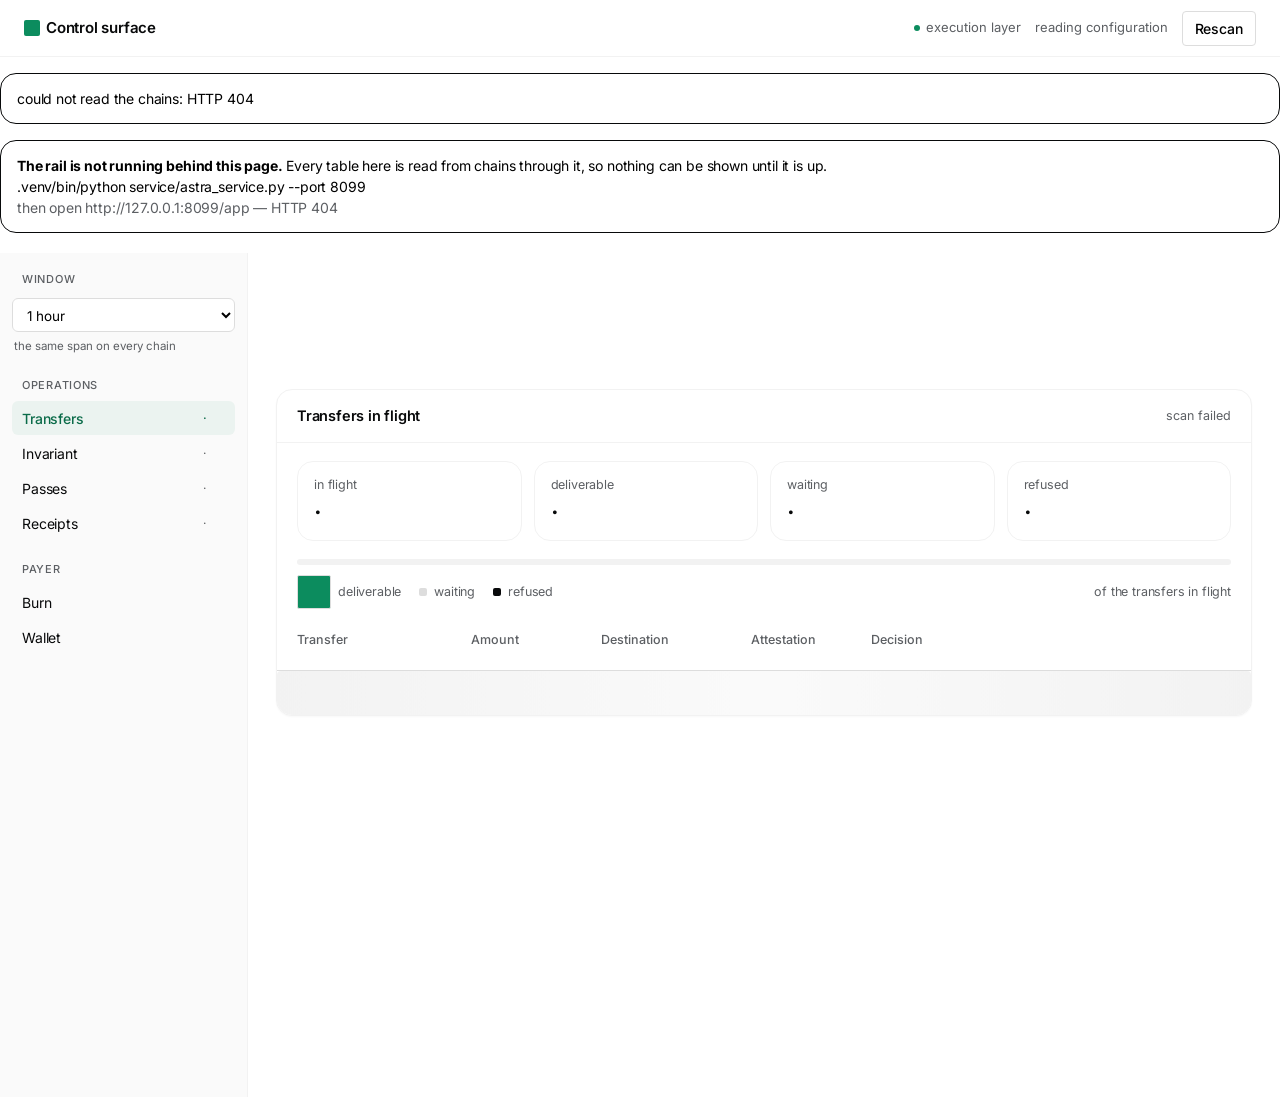
==== commit 18211f94: "feat(dashboard): port the control surface onto shadcn/ui's new-york anatomy Pulled the real source f" ====
--- a/service/web/app.html
+++ b/service/web/app.html
@@ -24,17 +24,7 @@
 
   <aside class="rail">
     <nav class="rail-nav" id="rail-nav">
-      <div class="rail-group">Operations</div>
-      <a class="rail-item" href="#transfers" data-pane="transfers"><span class="n" id="rail-c-inflight">&middot;</span>Transfers</a>
-      <a class="rail-item" href="#invariant" data-pane="invariant"><span class="n" id="rail-c-paired">&middot;</span>Invariant</a>
-      <a class="rail-item" href="#passes" data-pane="passes">Passes</a>
-      <a class="rail-item" href="#receipts" data-pane="receipts"><span class="n" id="rail-c-receipts">&middot;</span>Receipts</a>
-
-      <div class="rail-group">Payer</div>
-      <a class="rail-item" href="#burn" data-pane="burn">Burn</a>
-      <a class="rail-item" href="#wallet" data-pane="wallet">Wallet</a>
-
-      <div class="rail-group">Window</div>
+<div class="rail-group">Window</div>
       <div class="rail-control">
         <select id="filter-blocks" aria-label="how far back to read">
           <option value="3600" selected>1 hour</option>
@@ -43,136 +33,180 @@
         </select>
         <span class="note">the same span on every chain</span>
       </div>
+
+      <div class="rail-group">Operations</div>
+      <a class="rail-item" href="#transfers" data-pane="transfers"><span class="label">Transfers</span><span class="n" id="rail-c-inflight">&middot;</span></a>
+      <a class="rail-item" href="#invariant" data-pane="invariant"><span class="label">Invariant</span><span class="n" id="rail-c-paired">&middot;</span></a>
+      <a class="rail-item" href="#passes" data-pane="passes"><span class="label">Passes</span><span class="n" id="rail-c-passes">&middot;</span></a>
+      <a class="rail-item" href="#receipts" data-pane="receipts"><span class="label">Receipts</span><span class="n" id="rail-c-receipts">&middot;</span></a>
+
+      <div class="rail-group">Payer</div>
+      <a class="rail-item" href="#burn" data-pane="burn"><span class="label">Burn</span></a>
+      <a class="rail-item" href="#wallet" data-pane="wallet"><span class="label">Wallet</span></a>
+
+      
     </nav>
   </aside>
 
   <main class="pane">
 
     <section class="pane-body" data-pane="transfers" id="transfers">
-      <div class="pane-head">
-        <h1>Transfers in flight</h1>
-        <span class="note" id="last-scan">not scanned yet</span>
-      </div>
-      <div class="counters">
-        <div><div class="v" id="c-inflight">&middot;</div><div class="k">in flight</div></div>
-        <div><div class="v" id="c-ready">&middot;</div><div class="k">deliverable</div></div>
-        <div><div class="v" id="c-waiting">&middot;</div><div class="k">waiting</div></div>
-        <div><div class="v" id="c-refused">&middot;</div><div class="k">refused</div></div>
-      </div>
-      <div class="states">
-        <span><i class="ok"></i>deliverable</span>
-        <span><i class="no"></i>refused</span>
-        <span><i class="wait"></i>waiting</span>
-      </div>
-      <table>
-        <thead>
-          <tr>
-            <th style="width:190px">Transfer</th>
-            <th style="width:140px">Amount</th>
-            <th style="width:150px">Destination</th>
-            <th style="width:110px">Attestation</th>
-            <th>Decision</th>
-            <th style="width:120px">&nbsp;</th>
-          </tr>
-        </thead>
-        <tbody id="rows"><tr><td colspan="6" class="skel"></td></tr></tbody>
-      </table>
-      <div id="receipt" class="hidden" style="margin-top:24px"></div>
+      <div class="panel">
+        <div class="panel-head">
+          <h1>Transfers in flight</h1>
+          <span class="note" id="last-scan">not scanned yet</span>
+        </div>
+        <div class="panel-body">
+          <div class="kpis">
+            <div class="kpi lead"><span class="k">in flight</span><b class="v" id="c-inflight">&middot;</b></div>
+            <div class="kpi"><span class="k">deliverable</span><b class="v" id="c-ready">&middot;</b></div>
+            <div class="kpi"><span class="k">waiting</span><b class="v" id="c-waiting">&middot;</b></div>
+            <div class="kpi"><span class="k">refused</span><b class="v" id="c-refused">&middot;</b></div>
+          </div>
+          <div class="bar-wrap">
+            <div class="bar" id="state-bar"></div>
+            <div class="bar-legend">
+              <span><i class="ok"></i>deliverable</span>
+              <span><i class="wait"></i>waiting</span>
+              <span><i class="no"></i>refused</span>
+              <span class="dim" id="bar-note">of the transfers in flight</span>
+            </div>
+          </div>
+        </div>
+        <div class="panel-body flush">
+          <table>
+            <thead>
+              <tr>
+                <th style="width:180px">Transfer</th>
+                <th style="width:130px">Amount</th>
+                <th style="width:150px">Destination</th>
+                <th style="width:120px">Attestation</th>
+                <th>Decision</th>
+                <th style="width:110px">&nbsp;</th>
+              </tr>
+            </thead>
+            <tbody id="rows"><tr><td colspan="6" class="skel"></td></tr></tbody>
+          </table>
+        </div>
+      </div>
+      <div id="receipt" class="hidden" style="margin-top:20px"></div>
     </section>
 
     <section class="pane-body hidden" data-pane="invariant" id="invariant">
-      <div class="pane-head">
-        <h1>Invariant</h1>
-        <span class="note" id="inv-summary">not run yet</span>
-      </div>
-      <div class="counters">
-        <div><div class="v" id="i-paired">&middot;</div><div class="k">paired</div></div>
-        <div><div class="v" id="i-stranded">&middot;</div><div class="k">stranded</div></div>
-        <div><div class="v" id="i-inflight">&middot;</div><div class="k">in flight</div></div>
-        <div><div class="v" id="i-unwatched">&middot;</div><div class="k">unwatched</div></div>
-      </div>
-      <div class="row" style="margin-bottom:16px">
-        <button class="btn outline sm" id="btn-invariant">Run</button>
-      </div>
-      <div id="inv-broken"></div>
-      <table>
-        <thead><tr><th style="width:220px">Transfer</th><th style="width:150px">Destination</th>
-          <th style="width:120px">Attestation</th><th style="width:130px">Verdict</th><th>Value</th></tr></thead>
-        <tbody id="inv-rows"><tr><td colspan="5" class="dim">run it to read the window</td></tr></tbody>
-      </table>
+      <div class="panel">
+        <div class="panel-head">
+          <h1>The invariant</h1>
+          <span class="note" id="inv-summary">not run yet</span>
+        </div>
+        <div class="panel-body">
+          <div class="kpis">
+            <div class="kpi"><span class="k">paired</span><b class="v" id="i-paired">&middot;</b></div>
+            <div class="kpi"><span class="k">stranded</span><b class="v" id="i-stranded">&middot;</b></div>
+            <div class="kpi"><span class="k">in flight</span><b class="v" id="i-inflight">&middot;</b></div>
+            <div class="kpi"><span class="k">unwatched</span><b class="v" id="i-unwatched">&middot;</b></div>
+          </div>
+          <div class="row" style="margin-top:18px">
+            <button class="btn outline sm" id="btn-invariant">Run the read</button>
+          </div>
+        </div>
+        <div id="inv-broken"></div>
+        <div class="panel-body flush">
+          <table>
+            <thead><tr><th style="width:220px">Transfer</th><th style="width:150px">Destination</th>
+              <th style="width:120px">Attestation</th><th style="width:120px">Verdict</th><th>Value</th></tr></thead>
+            <tbody id="inv-rows"><tr><td colspan="5" class="dim">not run yet</td></tr></tbody>
+          </table>
+        </div>
+      </div>
     </section>
 
     <section class="pane-body hidden" data-pane="passes" id="passes">
-      <div class="pane-head">
-        <h1>Scheduled passes</h1>
-        <span class="note">the watcher's own journal</span>
-      </div>
-      <table>
-        <thead><tr><th style="width:220px">When</th><th style="width:130px">Window</th>
-          <th style="width:110px">Seconds</th><th>Found</th></tr></thead>
-        <tbody id="inv-passes"><tr><td colspan="4" class="dim">nothing journaled yet</td></tr></tbody>
-      </table>
+      <div class="panel">
+        <div class="panel-head">
+          <h1>Scheduled passes</h1>
+          <span class="note">the watcher's own journal</span>
+        </div>
+        <div class="panel-body flush">
+          <table>
+            <thead><tr><th style="width:220px">When</th><th style="width:130px">Window</th>
+              <th style="width:110px">Seconds</th><th>Found</th></tr></thead>
+            <tbody id="inv-passes"><tr><td colspan="4" class="dim">nothing journaled yet</td></tr></tbody>
+          </table>
+        </div>
+      </div>
     </section>
 
     <section class="pane-body hidden" data-pane="receipts" id="ledger">
-      <div class="pane-head">
-        <h1>Receipts</h1>
-        <span class="note">one per decision, refusals included</span>
-      </div>
-      <table>
-        <thead><tr><th style="width:190px">Transfer</th><th style="width:240px">Decision</th>
-          <th>Destination transaction</th></tr></thead>
-        <tbody id="ledger-rows"><tr><td colspan="3" class="skel"></td></tr></tbody>
-      </table>
+      <div class="panel">
+        <div class="panel-head">
+          <h1>Receipts</h1>
+          <span class="note">one per decision, refusals included</span>
+        </div>
+        <div class="panel-body flush">
+          <table>
+            <thead><tr><th style="width:180px">Transfer</th><th style="width:220px">Decision</th>
+              <th>Destination transaction</th></tr></thead>
+            <tbody id="ledger-rows"><tr><td colspan="3" class="skel"></td></tr></tbody>
+          </table>
+        </div>
+      </div>
     </section>
 
     <section class="pane-body hidden" data-pane="burn" id="burn">
-      <div class="pane-head">
-        <h1>Burn</h1>
-        <span class="note">the payer side, signed by the key this instance holds</span>
-      </div>
-      <div class="payer-box" id="payer-box">reading&hellip;</div>
-      <div class="form-grid">
-        <div class="field">
-          <label for="payer-source">Source chain</label>
-          <select id="payer-source"></select>
-        </div>
-        <div class="field">
-          <label for="payer-destination">Destination chain</label>
-          <select id="payer-destination"></select>
-        </div>
-        <div class="field">
-          <label for="payer-amount">Amount (USDC)</label>
-          <input id="payer-amount" value="0.5" inputmode="decimal">
-        </div>
-        <div class="field">
-          <label for="payer-caller">Caller</label>
-          <input id="payer-caller" placeholder="optional">
-        </div>
-      </div>
-      <div class="row">
-        <button class="btn primary" id="btn-open">Burn it</button>
-        <button class="btn outline" id="btn-open-finish">Burn and finish</button>
-      </div>
-      <p class="note" id="open-state" style="margin-top:14px">nothing sent yet</p>
-      <ol class="steps hidden" id="open-steps"></ol>
-      <div class="row" style="margin-top:12px">
-        <a class="btn outline sm hidden" id="open-link" target="_blank" rel="noreferrer">Burn</a>
-        <a class="btn outline sm hidden" id="mint-link" target="_blank" rel="noreferrer">Mint</a>
-        <a class="btn outline sm hidden" id="faucet" target="_blank" rel="noreferrer">Faucet</a>
+      <div class="panel">
+        <div class="panel-head">
+          <h1>Burn</h1>
+          <span class="note">signed by the key this instance holds</span>
+        </div>
+        <div class="panel-body">
+          <div class="payer-box" id="payer-box">reading&hellip;</div>
+          <div class="form-grid">
+            <div class="field">
+              <label for="payer-source">Source chain</label>
+              <select id="payer-source"></select>
+            </div>
+            <div class="field">
+              <label for="payer-destination">Destination chain</label>
+              <select id="payer-destination"></select>
+            </div>
+            <div class="field">
+              <label for="payer-amount">Amount (USDC)</label>
+              <input id="payer-amount" value="0.5" inputmode="decimal">
+            </div>
+            <div class="field">
+              <label for="payer-caller">Caller</label>
+              <input id="payer-caller" placeholder="optional">
+            </div>
+          </div>
+          <div class="row">
+            <button class="btn primary" id="btn-open">Burn it</button>
+            <button class="btn outline" id="btn-open-finish">Burn and finish</button>
+          </div>
+          <p class="note" id="open-state" style="margin-top:14px">nothing sent yet</p>
+          <ol class="steps hidden" id="open-steps"></ol>
+          <div class="row" style="margin-top:12px">
+            <a class="btn outline sm hidden" id="open-link" target="_blank" rel="noreferrer">Burn</a>
+            <a class="btn outline sm hidden" id="mint-link" target="_blank" rel="noreferrer">Mint</a>
+            <a class="btn outline sm hidden" id="faucet" target="_blank" rel="noreferrer">Faucet</a>
+          </div>
+        </div>
       </div>
     </section>
 
     <section class="pane-body hidden" data-pane="wallet" id="wallet">
-      <div class="pane-head">
-        <h1>Wallet</h1>
-        <span class="note">the same burn, signed by you</span>
-      </div>
-      <div class="row" style="margin-bottom:14px">
-        <button class="btn outline" id="btn-connect">Connect wallet</button>
-        <span class="dim" id="wallet-state" style="font-size:13px">not connected</span>
-      </div>
-      <button class="btn primary" id="btn-wallet-open" disabled>Approve and burn</button>
+      <div class="panel">
+        <div class="panel-head">
+          <h1>Wallet</h1>
+          <span class="note">the same burn, signed by you</span>
+        </div>
+        <div class="panel-body">
+          <div class="row" style="margin-bottom:14px">
+            <button class="btn outline" id="btn-connect">Connect wallet</button>
+            <span class="dim" id="wallet-state" style="font-size:13px">not connected</span>
+          </div>
+          <button class="btn primary" id="btn-wallet-open" disabled>Approve and burn</button>
+        </div>
+      </div>
     </section>
 
   </main>
--- a/service/web/astra.css
+++ b/service/web/astra.css
@@ -14,6 +14,7 @@
 }
 
 :root{
+  --eyebrow:#0a6b49;
   /* colour */
   --mint:#0c8c5e;
   --ink:#08090a;
@@ -176,7 +177,10 @@
 .side-item.active{background:var(--mint-wash);color:var(--mint);font-weight:500}
 .side-item i{width:16px;height:16px;display:block;border:1.5px solid var(--ink);border-radius:2px}
 .side-item.active i{border-color:var(--mint)}
-.product-main{padding:20px 24px;min-width:0}
+.product-main{padding:22px 26px;min-width:0}
+.product-main table{margin:0}
+.product-main td{vertical-align:middle}
+.product-main .tag{white-space:nowrap}
 
 /* --- sections --------------------------------------------------------- */
 section{padding-block:var(--section)}
@@ -185,7 +189,7 @@
 .section-head{max-width:720px;margin-bottom:48px}
 .eyebrow{
   font-size:var(--caption);font-weight:500;letter-spacing:var(--caption-ls);
-  text-transform:uppercase;color:var(--mint);margin-bottom:14px;
+  text-transform:uppercase;color:var(--eyebrow);margin-bottom:14px;
 }
 h2{margin:0 0 18px;font-size:var(--h);line-height:1.15;letter-spacing:var(--h-ls);font-weight:600;color:var(--ink)}
 h3{margin:0 0 10px;font-size:var(--sub);line-height:1.3;letter-spacing:var(--sub-ls);font-weight:600;color:var(--ink)}
@@ -226,7 +230,7 @@
 }
 .tag.ok{background:var(--mint-wash);color:var(--mint)}
 .tag.wait{background:var(--paper);color:var(--dim);border-color:var(--cloud)}
-.tag.no{background:var(--ink);color:var(--paper)}
+.tag.no{background:var(--paper);color:var(--ink);border-color:var(--cloud)}
 .why{color:var(--dim);font-size:13px;margin-top:6px;max-width:62ch;letter-spacing:0}
 .reason{font-size:13px;font-weight:500;letter-spacing:0}
 
@@ -403,3 +407,274 @@
 .pane-body table{margin-top:4px}
 .form-grid{display:grid;grid-template-columns:repeat(2,minmax(240px,1fr));gap:0 24px}
 @media(max-width:700px){.form-grid{grid-template-columns:1fr}}
+
+
+/* --- landing: numbers and chips instead of paragraphs ----------------- */
+.stats{
+  display:grid;grid-template-columns:repeat(auto-fit,minmax(180px,1fr));gap:16px;
+}
+.stat{
+  background:var(--paper);border:1px solid var(--mist);border-radius:var(--r-card);
+  padding:26px 28px;
+}
+.stat b{display:block;font-size:34px;line-height:1.08;letter-spacing:-.7px;font-weight:600;color:var(--ink);font-variant-numeric:tabular-nums}
+.stat span{display:block;margin-top:8px;font-size:13px;color:var(--dim)}
+.stat.ok b{color:var(--mint)}
+.fine{margin:16px 0 0;font-size:13px;color:var(--dim);line-height:1.5}
+
+.pairs{margin-top:32px;border-top:1px solid var(--mist)}
+.pair{
+  display:grid;grid-template-columns:minmax(200px,1.1fr) minmax(120px,0.7fr) 1.2fr;
+  gap:20px;align-items:center;padding:16px 0;border-bottom:1px solid var(--mist);font-size:14px;
+}
+.pair .pair-id{display:flex;align-items:center;gap:9px;font-size:13px;color:var(--dim)}
+.pair .pair-dest{color:var(--ink);font-size:14px}
+.pair .pair-value{color:var(--ink);font-size:14px;text-align:right}
+.pair.empty{display:block;color:var(--dim);font-size:14px;padding:18px 0}
+@media(max-width:700px){
+  .pair{grid-template-columns:1fr;gap:4px;padding:14px 0}
+  .pair .pair-value{text-align:left}
+}
+
+.chips{display:flex;flex-wrap:wrap;gap:10px}
+.chip-count{
+  display:inline-flex;align-items:center;gap:9px;border:1px solid var(--cloud);
+  border-radius:var(--r-tag);padding:8px 14px;font-size:12.5px;font-weight:500;
+  letter-spacing:.2px;color:var(--ink);
+}
+.chip-count b{color:var(--mint);font-weight:600;font-variant-numeric:tabular-nums}
+
+.reasons{margin-top:0;display:block}
+.reason-row{
+  display:grid;grid-template-columns:220px minmax(0,54ch) 1fr;gap:16px;align-items:baseline;
+  padding:14px 0;border-bottom:1px solid var(--mist);
+}
+.reason-row .reason{font-size:12.5px;font-weight:500;letter-spacing:.2px;color:var(--ink)}
+.reason-row .gloss{font-size:13px;color:var(--dim);line-height:1.45}
+.reason-row .seen{font-size:12px;color:var(--dim);text-align:right;font-variant-numeric:tabular-nums}
+.reason-row .seen.on{color:var(--mint)}
+@media(max-width:860px){
+  .reason-row{grid-template-columns:150px minmax(0,1fr) 84px;gap:10px}
+}
+.reasons-head{grid-template-columns:220px minmax(0,54ch) 1fr;gap:16px}
+.reason-foot{margin-top:22px}
+
+/* the busiest reason is the finding; the rest are the taxonomy */
+.chip-count:first-child{background:var(--mint-wash);border-color:var(--mint-wash);font-weight:600}
+.chip-count:first-child b{color:var(--eyebrow)}
+
+
+/* --- hierarchy: a lede reads as a lede, a table has a head ------------- */
+.lede{font-size:17px;line-height:1.6;color:var(--ink);max-width:62ch}
+.section-head h2 + .lede{margin-top:20px}
+.fine{margin:20px 0 0;font-size:13.5px;color:var(--dim);line-height:1.55}
+.fine.faint{margin-top:6px;font-size:12.5px;color:var(--dim);opacity:.85}
+
+.stats{margin-top:36px}
+.stat{padding:26px 28px}
+.stat b{font-size:32px;line-height:1;letter-spacing:-.6px}
+.stat span{margin-top:9px;font-size:13px}
+.stat.ok b{color:var(--ink)}
+
+.pairs{margin-top:40px}
+.pair-head{
+  padding:0 0 12px;border-bottom:1px solid var(--mist);
+  font-size:11.5px;font-weight:500;letter-spacing:.65px;text-transform:uppercase;color:var(--dim);
+}
+.pair{padding:16px 0}
+.pair:last-child{border-bottom:0}
+.pair .pair-id{font-size:12.5px}
+.pair .pair-value{font-variant-numeric:tabular-nums}
+
+.reasons-head{
+  display:grid;grid-template-columns:210px 1fr 70px;gap:14px;align-items:baseline;
+  margin:30px 0 0;padding-bottom:11px;border-bottom:1px solid var(--cloud);
+  font-size:11.5px;font-weight:500;letter-spacing:.65px;text-transform:uppercase;color:var(--dim);
+}
+.reasons-head span:last-child{text-align:right}
+.reasons{margin-top:0}
+@media(max-width:860px){
+  .reasons-head{grid-template-columns:150px 1fr 60px;gap:10px}
+}
+
+/* the taxonomy reads as one block: chips and list share a width, the grouping is
+   lede -> chips -> list, not lede -> [everything] */
+#refusals .section-head{margin-bottom:30px}
+.reasons-head,.reasons,.reason-foot{max-width:900px}
+.reasons-head{margin-top:40px}
+
+/* never let a loading block collapse into a hairline */
+.stats:empty{display:none}
+.stat b:empty::after{content:"\00b7"}
+
+/* the tiles need their time anchor, and the notes need room to be two thoughts */
+.caps{
+  font-size:var(--caption);font-weight:500;letter-spacing:var(--caption-ls);
+  text-transform:uppercase;color:var(--dim);margin:40px 0 14px;
+}
+.stats{margin-top:0}
+.fine{margin-top:16px}
+.fine.faint{margin-top:6px}
+
+/* ======================================================================
+   The dashboard, ported from shadcn/ui's new-york layer.
+   Source pulled from the registry (table.tsx, badge.tsx, card.tsx,
+   sidebar.json, dashboard-01/) and translated into this project's tokens:
+   same radius family, same grey ramp, no foreign palette. What was taken is
+   the anatomy - a card with a header, a table with a real head height and a
+   hovered row, a badge that is a label and not a button.
+   ====================================================================== */
+
+.dash-body{background:var(--paper)}
+.topbar{
+  position:sticky;top:0;z-index:5;border-bottom:1px solid var(--mist);background:var(--paper);
+}
+.topbar-in{height:56px;gap:14px}
+
+/* the rail: a quieter surface than the content, items 32px, state on hover */
+.dash{grid-template-columns:248px minmax(0,1fr)}
+.rail{
+  background:#fafafa;border-right:1px solid var(--mist);
+  padding:18px 12px 40px;min-height:calc(100vh - 56px);
+}
+.rail-nav{top:72px;gap:1px}
+.rail-group{
+  font-size:11px;letter-spacing:.7px;color:var(--dim);
+  margin:20px 0 7px;padding-left:10px;
+}
+.rail-item{
+  justify-content:space-between;height:34px;padding:0 10px;border-radius:6px;
+  font-size:14px;color:var(--ink);transition:background .12s ease,color .12s ease;
+}
+.rail-item:hover{background:#f0f0f0}
+.rail-item.active{background:var(--mint-wash);color:var(--eyebrow);font-weight:500}
+.rail-item .n{font-size:12px;color:var(--dim);font-variant-numeric:tabular-nums}
+.rail-item.active .n{color:var(--eyebrow)}
+.rail-control select{width:100%;font-size:13.5px;height:34px;border-radius:6px}
+.rail-control .note{margin:8px 0 0;padding-left:2px;font-size:11.5px}
+
+/* the pane: panels, not a column of loose tables */
+.pane{padding:24px 28px 80px}
+.pane-body + .pane-body{margin-top:20px}
+.panel{
+  border:1px solid var(--mist);border-radius:var(--r-card);background:var(--paper);
+  box-shadow:0 1px 2px rgb(8 9 10 / 3%);overflow:hidden;
+}
+.panel-head{
+  display:flex;align-items:center;justify-content:space-between;gap:20px;
+  padding:15px 20px;border-bottom:1px solid var(--mist);
+}
+.panel-head h1{margin:0;font-size:14.5px;font-weight:600;letter-spacing:-.2px;color:var(--ink)}
+.panel-head .note{margin:0;font-size:12.5px}
+.panel-body{padding:18px 20px}
+.panel-body.flush{padding:0}
+
+/* a table inside a panel: 40px head, 12px cells, a row that answers the cursor */
+.panel table{width:100%;border-collapse:collapse}
+.panel thead tr{border-bottom:1px solid var(--mist)}
+.panel th{
+  height:40px;padding:0 14px;text-align:left;font-size:12.5px;font-weight:500;
+  color:var(--dim);letter-spacing:0;text-transform:none;white-space:nowrap;
+}
+.panel td{padding:12px 14px;vertical-align:middle;font-size:13.5px;border-bottom:1px solid var(--mist)}
+.panel tbody tr{transition:background .12s ease}
+.panel tbody tr:hover{background:#fafafa}
+.panel tbody tr:last-child td{border-bottom:0}
+.panel th:first-child,.panel td:first-child{padding-left:20px}
+.panel th:last-child,.panel td:last-child{padding-right:20px}
+.panel td .why{margin-top:3px;font-size:12px}
+.panel td:last-child{text-align:right;white-space:nowrap}
+
+/* the number row: a label you read first, then the number */
+.kpis{display:grid;grid-template-columns:repeat(auto-fit,minmax(148px,1fr));gap:12px}
+.kpi{
+  display:flex;flex-direction:column;gap:5px;padding:14px 16px;
+  border:1px solid var(--mist);border-radius:var(--r-card);
+}
+.kpi .k{font-size:12.5px;color:var(--dim)}
+.kpi .v{
+  font-size:24px;font-weight:600;letter-spacing:-.5px;line-height:1.1;
+  color:var(--ink);font-variant-numeric:tabular-nums;
+}
+
+/* badges: a label, not a button - 12px semibold, 6px radius */
+.dash .tag{
+  border-radius:6px;padding:2px 9px;font-size:12px;font-weight:600;letter-spacing:.15px;
+}
+.dash .tag.no{background:var(--paper);color:var(--ink);border-color:var(--cloud)}
+.dash .tag.ok{background:var(--mint-wash);color:var(--eyebrow);border-color:transparent}
+.dash .tag.wait{background:#fafafa;color:var(--dim);border-color:var(--mist)}
+
+/* buttons: shadcn geometry, this project's palette */
+.dash .btn{height:36px;padding:0 16px;border-radius:6px;font-size:14px;font-weight:500}
+.dash .btn.sm{height:32px;padding:0 12px;font-size:13px}
+.dash .field select,.dash .field input{height:36px;border-radius:6px;font-size:14px}
+.dash .payer-box{border-radius:var(--r-card)}
+
+/* a keyboard user gets the same feedback as a mouse user */
+.rail-item:focus-visible,.dash .btn:focus-visible,.panel a:focus-visible,
+.topbar .btn:focus-visible,select:focus-visible,input:focus-visible{
+  outline:2px solid var(--mint);outline-offset:2px;border-radius:6px;
+}
+.panel a{color:var(--eyebrow);text-decoration:none}
+.panel a:hover{text-decoration:underline}
+
+@media(max-width:900px){
+  .dash{grid-template-columns:1fr}
+  .rail{min-height:0;border-right:0;border-bottom:1px solid var(--mist);padding:14px 12px 18px}
+  .rail-nav{position:static;top:auto}
+  .pane{padding:18px 16px 64px}
+  .panel-body{padding:16px}
+  .panel th:first-child,.panel td:first-child{padding-left:16px}
+  .panel th:last-child,.panel td:last-child{padding-right:16px}
+}
+
+/* --- the state bar: three parts of one total, and the row prose stays two lines --- */
+.bar-wrap{margin-top:18px}
+.bar{
+  display:flex;height:6px;border-radius:3px;overflow:hidden;background:var(--mist);
+}
+.bar .seg{display:block;height:100%}
+.bar .seg.ok{background:var(--mint)}
+.bar .seg.wait{background:var(--cloud)}
+.bar .seg.no{background:var(--ink)}
+.bar-legend{
+  display:flex;align-items:center;gap:18px;margin-top:10px;
+  font-size:12.5px;color:var(--dim);
+}
+.bar-legend span{display:inline-flex;align-items:center;gap:7px}
+.bar-legend i{width:8px;height:8px;border-radius:2px;display:block}
+.bar-legend i.ok{background:var(--mint)}
+.bar-legend i.wait{background:var(--cloud)}
+.bar-legend i.no{background:var(--ink)}
+.bar-legend .dim{margin-left:auto;color:var(--dim)}
+.panel .kpi.lead .v{color:var(--ink)}
+
+/* a decision detail is evidence, not an essay: two lines in the row, the rest in the receipt */
+.panel td .why{
+  display:-webkit-box;-webkit-line-clamp:2;-webkit-box-orient:vertical;overflow:hidden;
+  max-width:52ch;
+}
+
+/* actions: at most one per row, and never one the protocol has already ruled out */
+.panel td:last-child .btn{font-weight:500}
+.panel td:last-child .dim{white-space:nowrap}
+
+/* --- the hero screenshot: the real control surface, framed ------------------- */
+.shot{margin:0}
+.shot-frame{
+  border:1px solid var(--mist);border-radius:var(--r-card);overflow:hidden;background:var(--paper);
+  box-shadow:0 18px 40px rgb(8 9 10 / 7%), 0 2px 6px rgb(8 9 10 / 4%);
+}
+.shot-frame img{display:block;width:100%;height:auto}
+.shot figcaption{
+  display:flex;align-items:baseline;justify-content:space-between;gap:20px;
+  margin-top:16px;font-size:13.5px;color:var(--dim);
+}
+.shot figcaption .shot-link{
+  color:var(--eyebrow);text-decoration:none;font-weight:500;white-space:nowrap;
+}
+.shot figcaption .shot-link:hover{text-decoration:underline}
+@media(max-width:700px){
+  .shot figcaption{flex-direction:column;gap:6px;align-items:flex-start}
+}
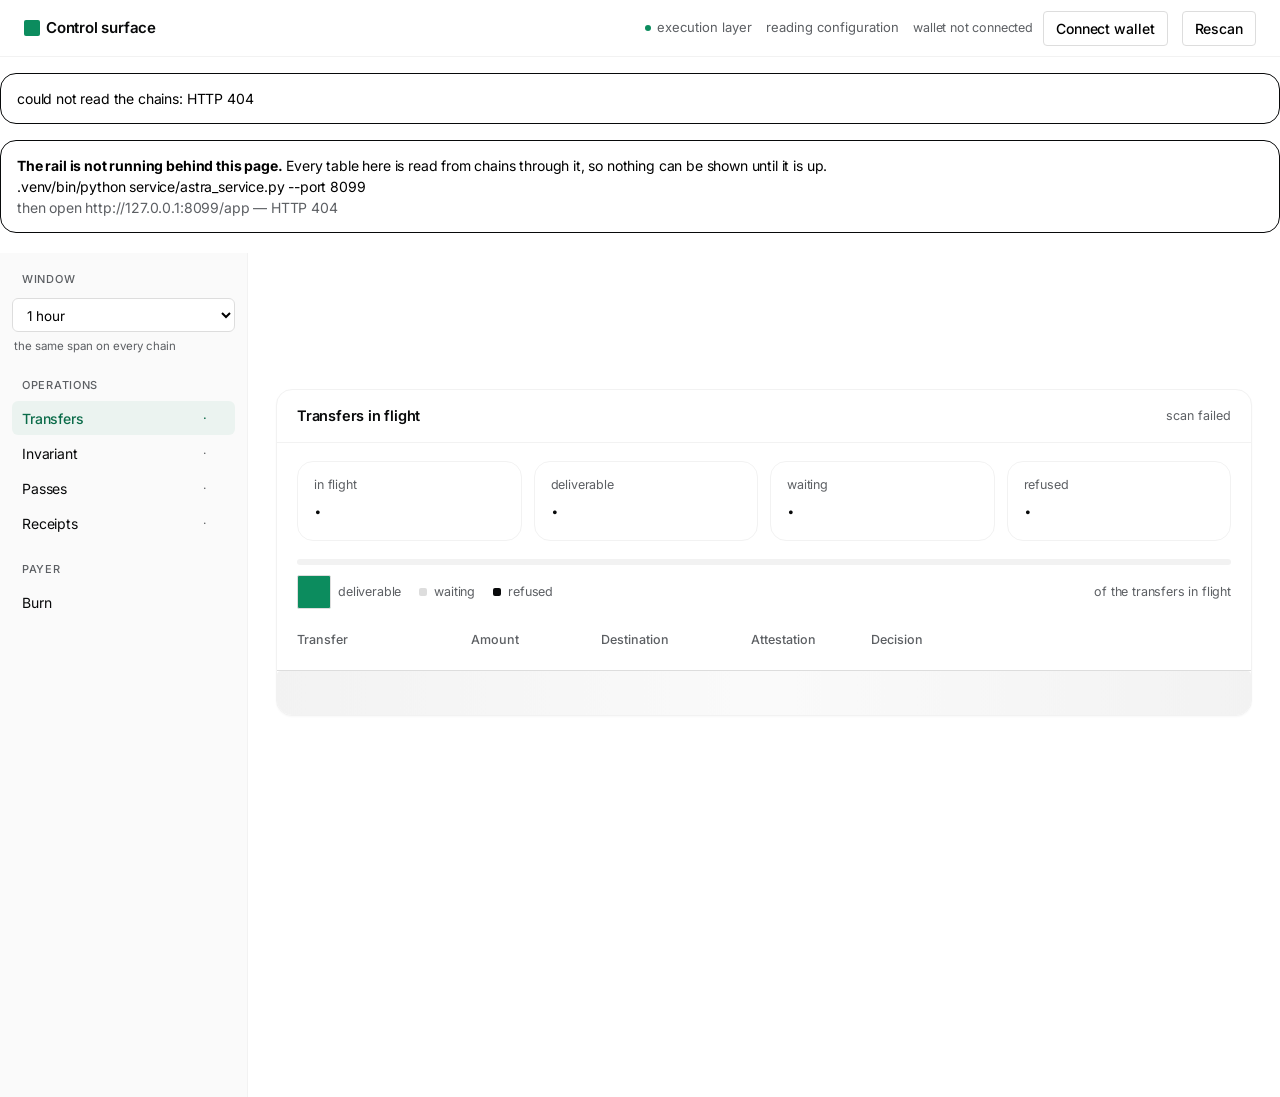
==== commit b9d11ece: "style(dashboard): the wallet moves to the top bar Connecting is the first thing a visitor may want t" ====
--- a/service/web/app.html
+++ b/service/web/app.html
@@ -14,6 +14,10 @@
     <span class="spacer"></span>
     <span class="chip"><span class="dot on"></span><span id="chip-mode">execution layer</span></span>
     <span class="note" id="cfg-line">reading configuration</span>
+    <span class="wallet-top">
+      <span class="dim" id="wallet-state">wallet not connected</span>
+      <button class="btn outline sm" id="btn-connect">Connect wallet</button>
+    </span>
     <button class="btn outline sm" id="btn-refresh">Rescan</button>
   </div>
 </header>
@@ -42,7 +46,6 @@
 
       <div class="rail-group">Payer</div>
       <a class="rail-item" href="#burn" data-pane="burn"><span class="label">Burn</span></a>
-      <a class="rail-item" href="#wallet" data-pane="wallet"><span class="label">Wallet</span></a>
 
       
     </nav>
@@ -181,6 +184,7 @@
           <div class="row">
             <button class="btn primary" id="btn-open">Burn it</button>
             <button class="btn outline" id="btn-open-finish">Burn and finish</button>
+            <button class="btn outline" id="btn-wallet-open" disabled>Approve and burn in your wallet</button>
           </div>
           <p class="note" id="open-state" style="margin-top:14px">nothing sent yet</p>
           <ol class="steps hidden" id="open-steps"></ol>
@@ -193,22 +197,6 @@
       </div>
     </section>
 
-    <section class="pane-body hidden" data-pane="wallet" id="wallet">
-      <div class="panel">
-        <div class="panel-head">
-          <h1>Wallet</h1>
-          <span class="note">the same burn, signed by you</span>
-        </div>
-        <div class="panel-body">
-          <div class="row" style="margin-bottom:14px">
-            <button class="btn outline" id="btn-connect">Connect wallet</button>
-            <span class="dim" id="wallet-state" style="font-size:13px">not connected</span>
-          </div>
-          <button class="btn primary" id="btn-wallet-open" disabled>Approve and burn</button>
-        </div>
-      </div>
-    </section>
-
   </main>
 
 </div>
--- a/service/web/astra.css
+++ b/service/web/astra.css
@@ -678,3 +678,8 @@
 @media(max-width:700px){
   .shot figcaption{flex-direction:column;gap:6px;align-items:flex-start}
 }
+
+/* the wallet sits in the top bar, reachable from every pane */
+.wallet-top{display:inline-flex;align-items:center;gap:10px;white-space:nowrap}
+.wallet-top .dim{font-size:12.5px;color:var(--dim);max-width:220px;overflow:hidden;text-overflow:ellipsis}
+@media(max-width:980px){.wallet-top .dim{display:none}}
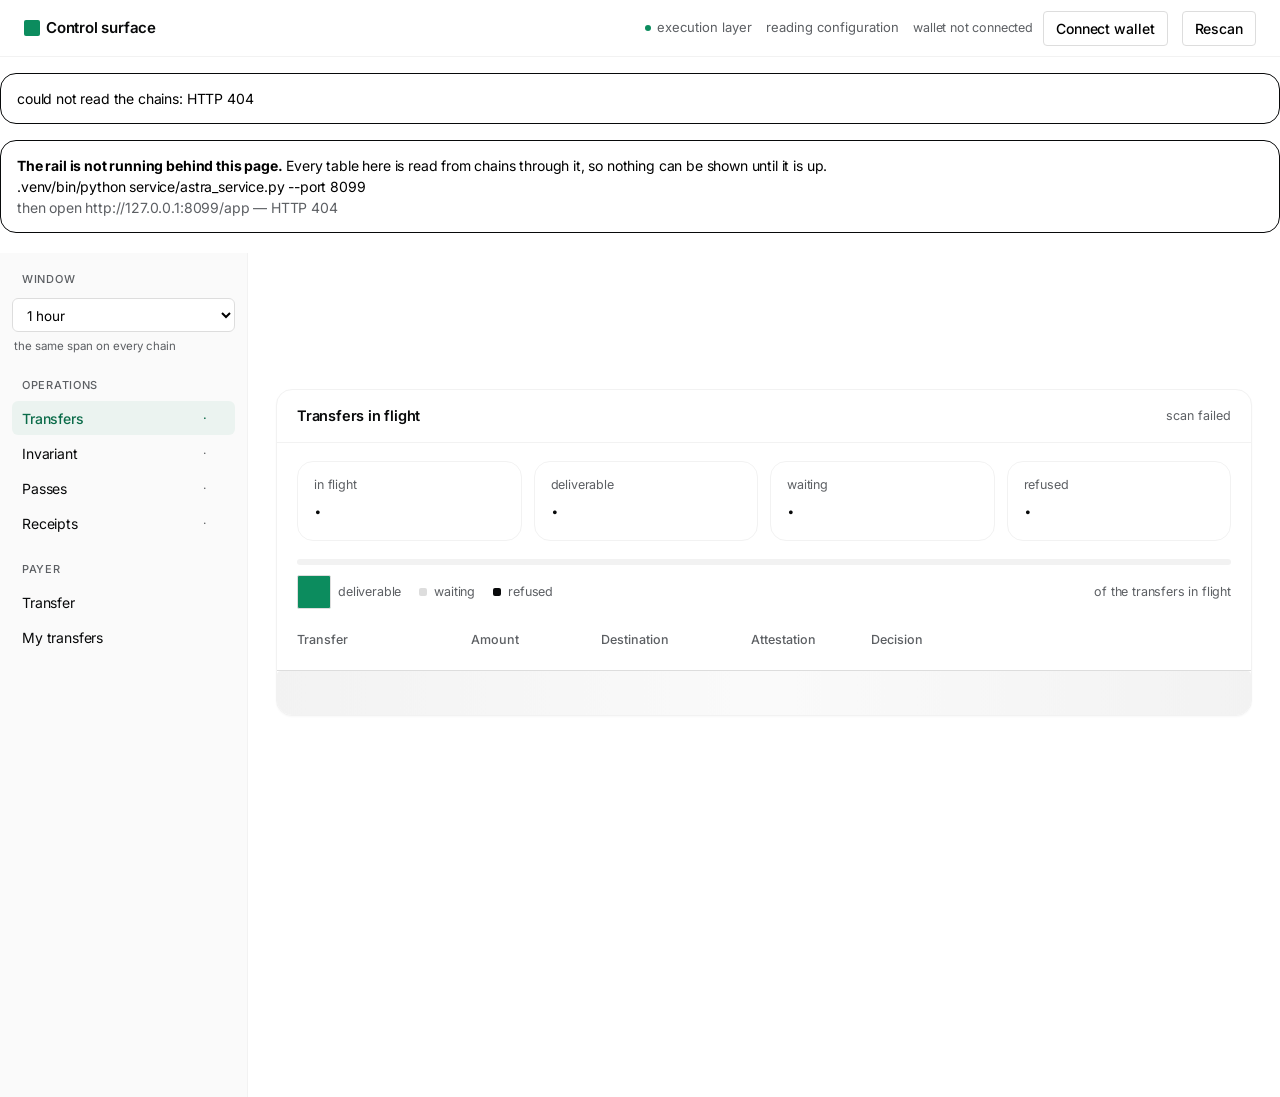
==== commit a437b035: "feat(app): a real transaction client for the rail The surface used to report on transfers; now it ma" ====
--- a/service/web/app.html
+++ b/service/web/app.html
@@ -45,7 +45,8 @@
       <a class="rail-item" href="#receipts" data-pane="receipts"><span class="label">Receipts</span><span class="n" id="rail-c-receipts">&middot;</span></a>
 
       <div class="rail-group">Payer</div>
-      <a class="rail-item" href="#burn" data-pane="burn"><span class="label">Burn</span></a>
+      <a class="rail-item" href="#transfer" data-pane="transfer"><span class="label">Transfer</span></a>
+      <a class="rail-item" href="#my-transfers" data-pane="my-transfers"><span class="label">My transfers</span></a>
 
       
     </nav>
@@ -115,9 +116,10 @@
         <div id="inv-broken"></div>
         <div class="panel-body flush">
           <table>
-            <thead><tr><th style="width:220px">Transfer</th><th style="width:150px">Destination</th>
-              <th style="width:120px">Attestation</th><th style="width:120px">Verdict</th><th>Value</th></tr></thead>
-            <tbody id="inv-rows"><tr><td colspan="5" class="dim">not run yet</td></tr></tbody>
+            <thead><tr><th style="width:200px">Transfer</th><th style="width:140px">Destination</th>
+              <th style="width:110px">Attestation</th><th style="width:110px">Verdict</th><th>Value</th>
+              <th style="width:110px">&nbsp;</th></tr></thead>
+            <tbody id="inv-rows"><tr><td colspan="6" class="dim">not run yet</td></tr></tbody>
           </table>
         </div>
       </div>
@@ -128,6 +130,7 @@
         <div class="panel-head">
           <h1>Scheduled passes</h1>
           <span class="note">the watcher's own journal</span>
+          <button class="btn outline sm" id="btn-pass">Read now</button>
         </div>
         <div class="panel-body flush">
           <table>
@@ -155,44 +158,77 @@
       </div>
     </section>
 
-    <section class="pane-body hidden" data-pane="burn" id="burn">
-      <div class="panel">
-        <div class="panel-head">
-          <h1>Burn</h1>
-          <span class="note">signed by the key this instance holds</span>
-        </div>
-        <div class="panel-body">
-          <div class="payer-box" id="payer-box">reading&hellip;</div>
-          <div class="form-grid">
-            <div class="field">
-              <label for="payer-source">Source chain</label>
-              <select id="payer-source"></select>
-            </div>
-            <div class="field">
-              <label for="payer-destination">Destination chain</label>
-              <select id="payer-destination"></select>
-            </div>
-            <div class="field">
-              <label for="payer-amount">Amount (USDC)</label>
-              <input id="payer-amount" value="0.5" inputmode="decimal">
-            </div>
-            <div class="field">
-              <label for="payer-caller">Caller</label>
-              <input id="payer-caller" placeholder="optional">
-            </div>
-          </div>
-          <div class="row">
-            <button class="btn primary" id="btn-open">Burn it</button>
-            <button class="btn outline" id="btn-open-finish">Burn and finish</button>
-            <button class="btn outline" id="btn-wallet-open" disabled>Approve and burn in your wallet</button>
-          </div>
-          <p class="note" id="open-state" style="margin-top:14px">nothing sent yet</p>
-          <ol class="steps hidden" id="open-steps"></ol>
-          <div class="row" style="margin-top:12px">
-            <a class="btn outline sm hidden" id="open-link" target="_blank" rel="noreferrer">Burn</a>
-            <a class="btn outline sm hidden" id="mint-link" target="_blank" rel="noreferrer">Mint</a>
-            <a class="btn outline sm hidden" id="faucet" target="_blank" rel="noreferrer">Faucet</a>
-          </div>
+    <section class="pane-body hidden" data-pane="transfer" id="transfer">
+      <div class="panel">
+        <div class="panel-head">
+          <h1>Create a transfer</h1>
+          <span class="note">your wallet signs; this page holds no key</span>
+        </div>
+        <div class="panel-body">
+          <div id="wallet-card"></div>
+
+          <div class="form-grid" style="margin-top:20px">
+            <div class="field">
+              <label for="tf-source">Source chain</label>
+              <select id="tf-source"></select>
+            </div>
+            <div class="field">
+              <label for="tf-destination">Destination chain</label>
+              <select id="tf-destination"></select>
+            </div>
+            <div class="field">
+              <label for="tf-amount">Amount (USDC)</label>
+              <input id="tf-amount" inputmode="decimal" placeholder="0.5">
+            </div>
+            <div class="field">
+              <label for="tf-recipient">Recipient on the destination</label>
+              <input id="tf-recipient" placeholder="defaults to your wallet">
+            </div>
+            <div class="field">
+              <label for="tf-caller">Who may deliver it</label>
+              <input id="tf-caller" placeholder="anyone">
+            </div>
+          </div>
+
+          <div class="row" style="margin-top:6px">
+            <button class="btn outline" id="btn-approve" disabled>Approve USDC</button>
+            <button class="btn primary" id="btn-burn" disabled>Burn and send</button>
+            <span class="dim" id="tf-action-note"></span>
+          </div>
+          <p class="note" id="tf-state">connect a wallet to begin</p>
+          <dl class="kv" style="margin-top:6px">
+            <dt id="tf-burn-hash-label">Source transaction</dt><dd id="tf-burn-hash">&mdash;</dd>
+            <dt>Approval transaction</dt><dd id="tf-approve-hash">&mdash;</dd>
+          </dl>
+          <ol class="steps" id="tf-steps"></ol>
+        </div>
+        <div class="panel-body">
+          <div class="eyebrow" style="margin-bottom:12px">Checks before signing</div>
+          <div id="tf-checks" class="checks"></div>
+        </div>
+      </div>
+
+      <div class="panel" id="tracking-panel">
+        <div class="panel-head">
+          <h1>Tracking</h1>
+          <span class="note mono" id="tf-track-id">no transfer yet</span>
+        </div>
+        <div class="panel-body">
+          <div id="tf-track"><div class="dim">A transfer you make appears here and is polled
+            until it reaches a terminal state.</div></div>
+        </div>
+      </div>
+    </section>
+
+    <section class="pane-body hidden" data-pane="my-transfers" id="my-transfers">
+      <div class="panel">
+        <div class="panel-head">
+          <h1>My transfers</h1>
+          <span class="note">the transfers the connected wallet signed, from this instance</span>
+          <button class="btn outline sm" id="btn-my-refresh">Read again</button>
+        </div>
+        <div class="panel-body flush">
+          <div id="my-list"><div class="dim" style="padding:18px 20px">Connect a wallet to see its transfers.</div></div>
         </div>
       </div>
     </section>
@@ -201,7 +237,9 @@
 
 </div>
 
+<script src="vendor/ethers.umd.min.js"></script>
 <script src="app.js"></script>
+<script src="transfer.js"></script>
 <script>Astra.app();</script>
 </body>
 </html>
--- a/service/web/astra.css
+++ b/service/web/astra.css
@@ -683,3 +683,45 @@
 .wallet-top{display:inline-flex;align-items:center;gap:10px;white-space:nowrap}
 .wallet-top .dim{font-size:12.5px;color:var(--dim);max-width:220px;overflow:hidden;text-overflow:ellipsis}
 @media(max-width:980px){.wallet-top .dim{display:none}}
+
+/* ===== the transfer application: checks, states, evidence =============== */
+.checks{display:flex;flex-direction:column;gap:2px}
+.check{
+  display:grid;grid-template-columns:22px 190px minmax(0,1fr);gap:10px;align-items:baseline;
+  padding:11px 12px;border-radius:var(--r-tag);font-size:13.5px;
+  border:1px solid var(--mist);background:var(--paper);
+}
+.check.ok{background:#fbfdfc}
+.check.bad{background:#fdfbfb;border-color:var(--cloud)}
+.check .mark{font-weight:600;text-align:center}
+.check.ok .mark{color:var(--mint)}
+.check.bad .mark{color:var(--ink)}
+.check .name{color:var(--ink);font-weight:500}
+.check .detail{color:var(--dim);font-size:12.5px}
+@media(max-width:800px){.check{grid-template-columns:20px 1fr;row-gap:4px}.check .detail{grid-column:2}}
+
+.note.good{color:var(--eyebrow)}
+.note.bad{color:#8a1f1f}
+
+.state-chip{
+  display:inline-flex;align-items:center;gap:7px;padding:4px 10px;border-radius:6px;
+  font-size:11.5px;font-weight:600;letter-spacing:.4px;border:1px solid var(--cloud);
+  background:var(--paper);color:var(--ink);
+}
+.state-chip.DELIVERED{background:var(--mint-wash);border-color:var(--mint-wash);color:var(--eyebrow)}
+.state-chip.DELIVERY_READY,.state-chip.STRANDED{border-color:var(--mint);color:var(--eyebrow)}
+.state-chip.REFUSED,.state-chip.FAILED{border-color:var(--ink);color:var(--ink)}
+.state-chip.DELIVERY_SUBMITTED,.state-chip.ATTESTATION_READY{background:#fafafa;color:var(--ink)}
+
+.evidence{display:grid;grid-template-columns:repeat(auto-fit,minmax(280px,1fr));gap:14px}
+.evidence .block{border:1px solid var(--mist);border-radius:var(--r-card);padding:16px 18px;background:var(--paper)}
+.evidence .block .kv{grid-template-columns:130px minmax(0,1fr);margin:0;font-size:13px}
+.evidence .block .kv dt{font-size:12px;color:var(--dim)}
+.evidence .block .kv dd{margin:0 0 6px}
+.decision{
+  margin-top:16px;padding:14px 16px;border:1px solid var(--mist);border-radius:var(--r-card);
+  background:#fbfbfb;
+}
+#tracking-panel .panel-body .row{gap:10px}
+#my-list table{margin:0}
+#my-list tbody tr{cursor:pointer}
